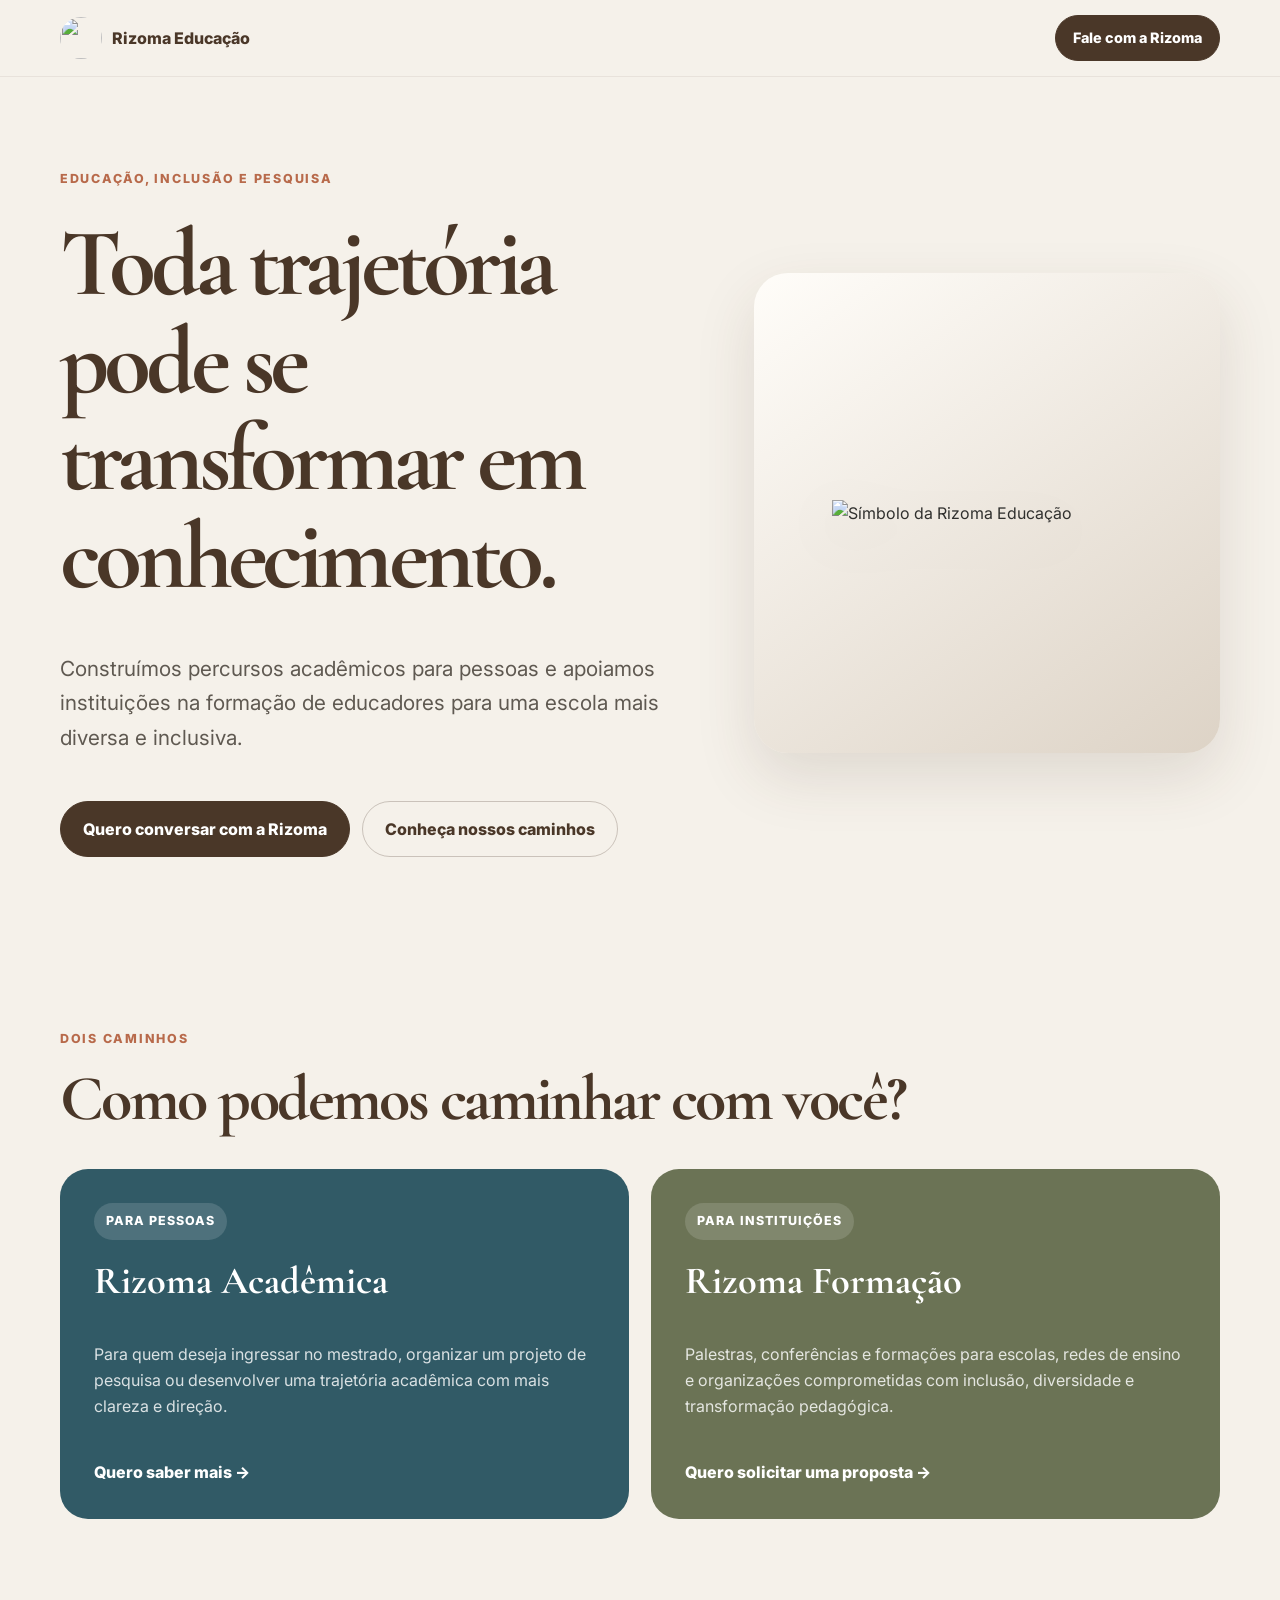
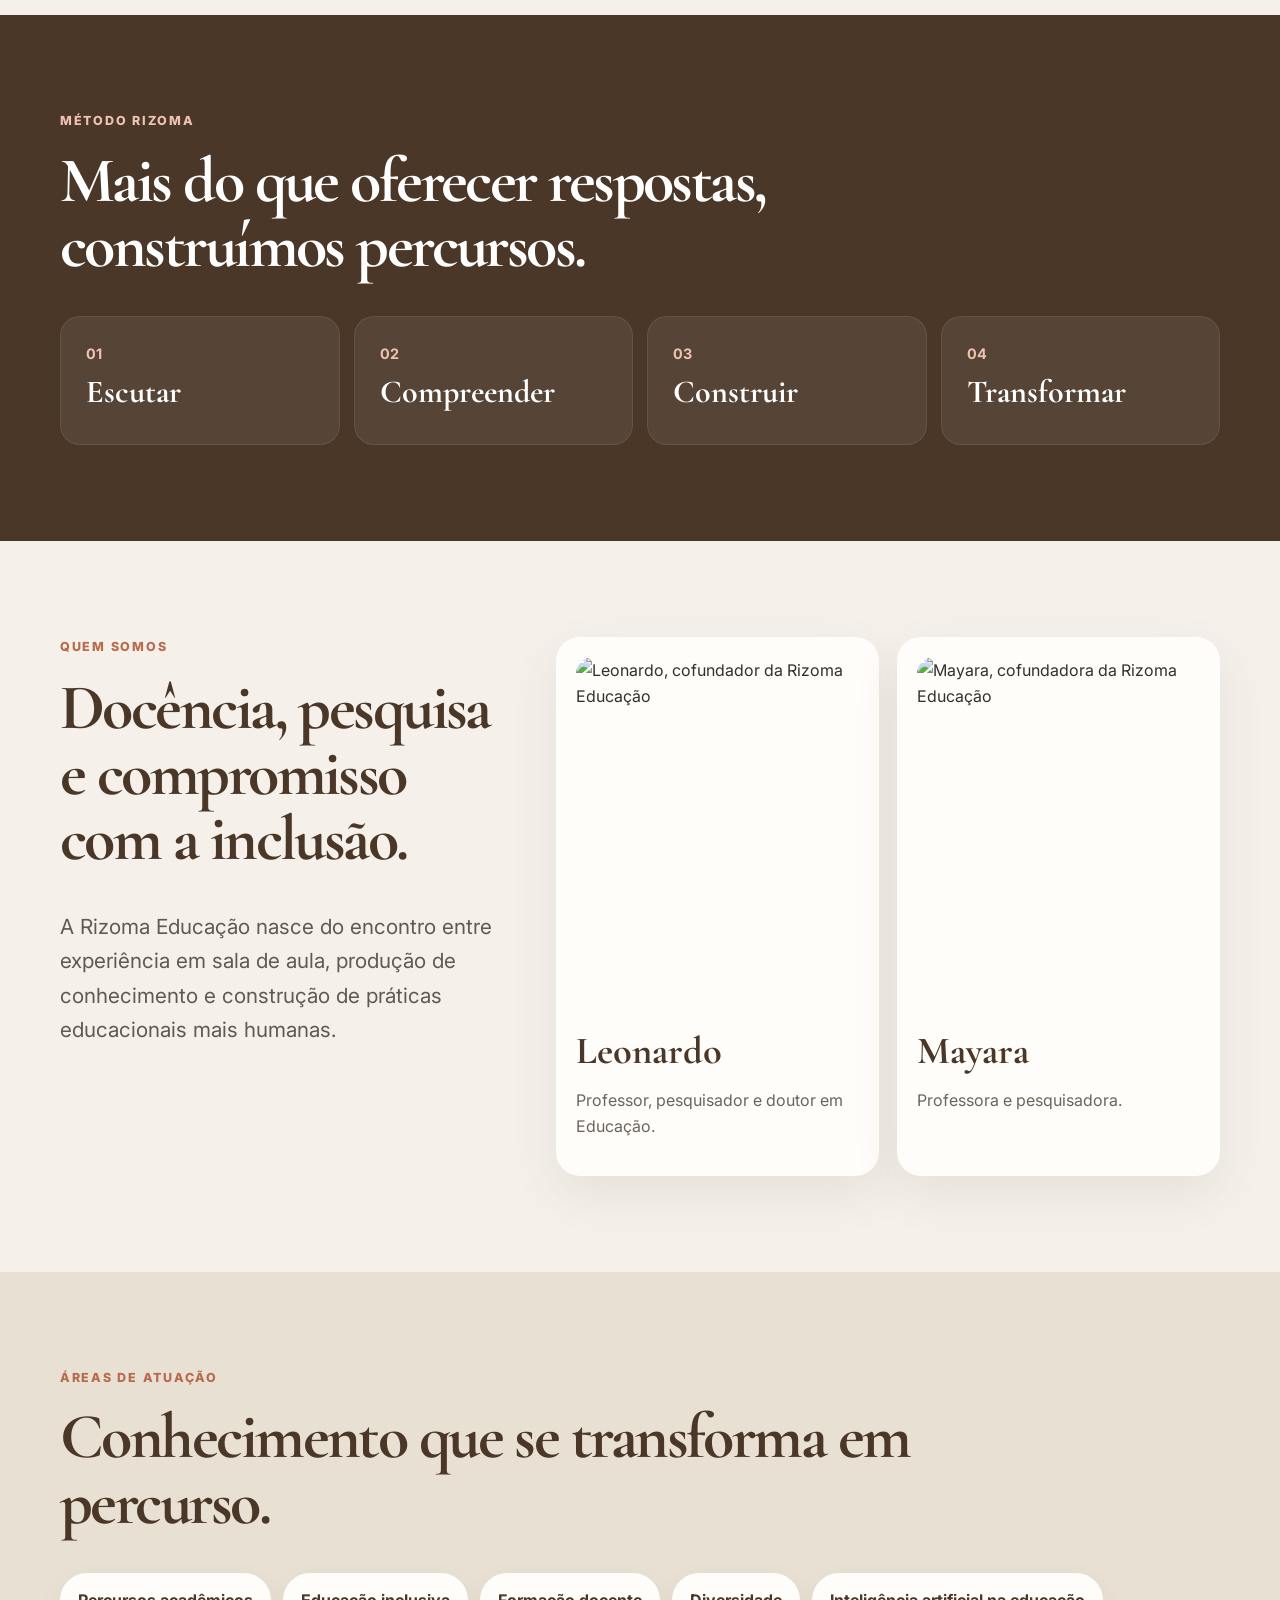
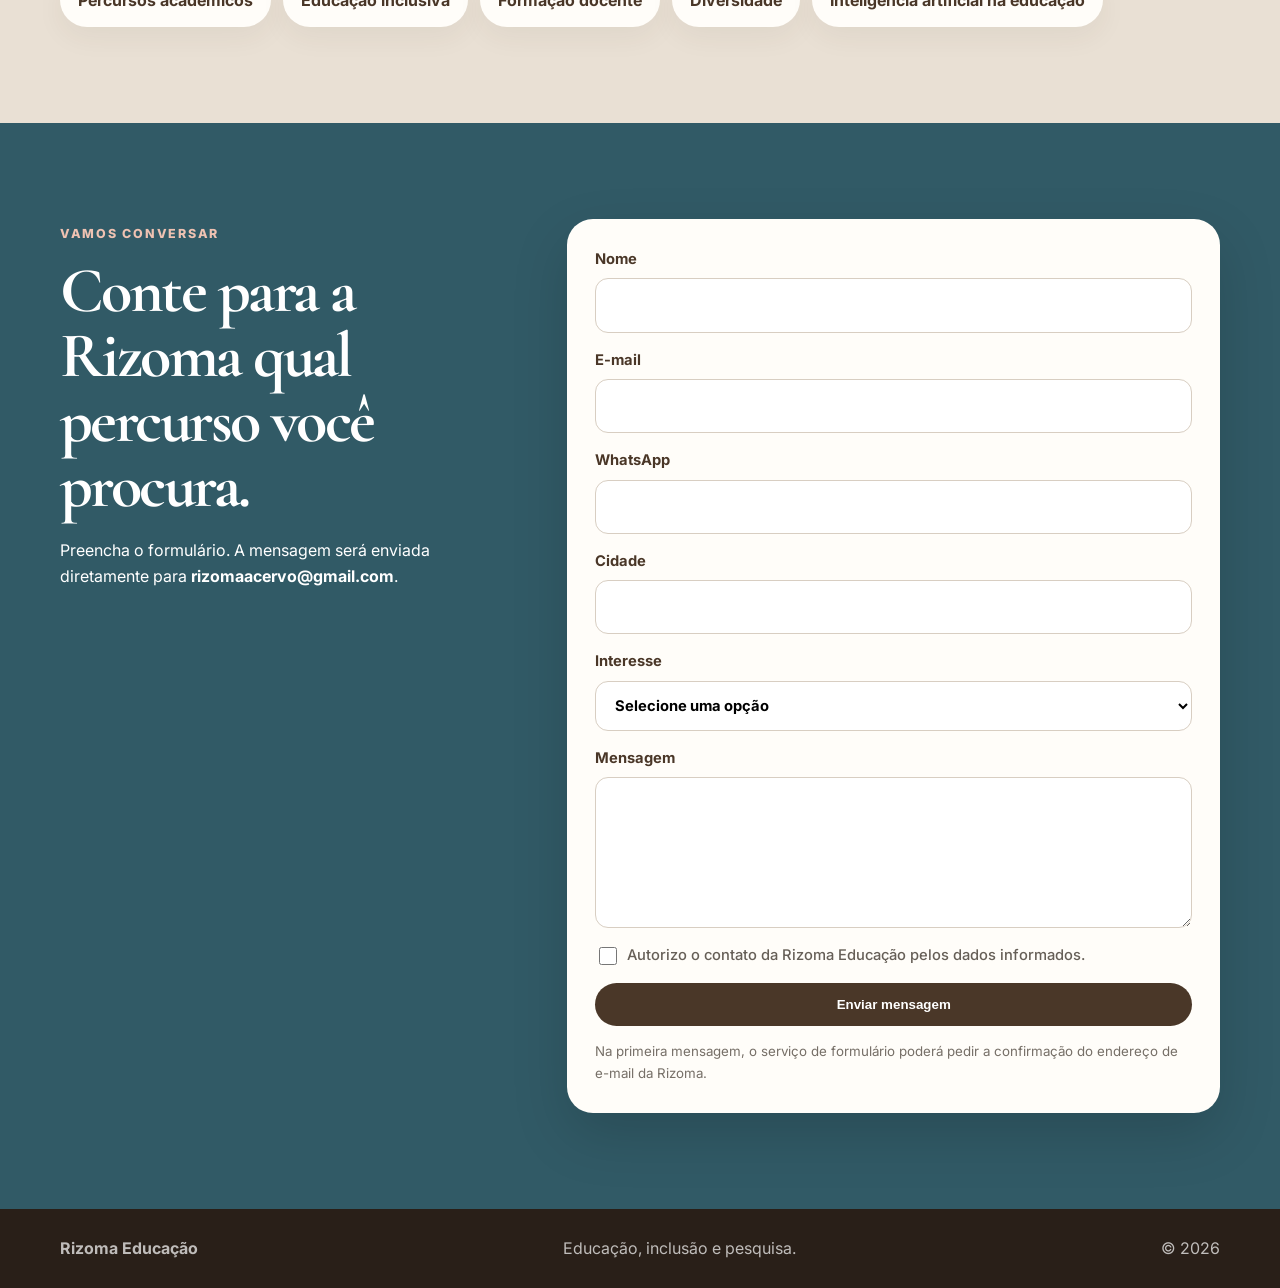
==== index.html @ 91121969 "Add files via upload" ====
<!doctype html>
<html lang="pt-BR">
<head>
  <meta charset="utf-8">
  <meta name="viewport" content="width=device-width, initial-scale=1">
  <title>Rizoma Educação</title>
  <meta name="description" content="Percursos acadêmicos, formação docente, inclusão e diversidade. Fale com a Rizoma Educação.">
  <meta name="theme-color" content="#315A66">
  <link rel="preconnect" href="https://fonts.googleapis.com">
  <link rel="preconnect" href="https://fonts.gstatic.com" crossorigin>
  <link href="https://fonts.googleapis.com/css2?family=Cormorant+Garamond:wght@500;600;700&family=Inter:wght@400;500;600;700;800&display=swap" rel="stylesheet">
  <link rel="stylesheet" href="style.css">
</head>
<body>
  <header class="topbar">
    <div class="container nav">
      <a class="brand" href="#inicio" aria-label="Rizoma Educação">
        <img src="assets/logo-rizoma.webp" alt="">
        <span>Rizoma Educação</span>
      </a>
      <a class="btn btn-small" href="#contato">Fale com a Rizoma</a>
    </div>
  </header>

  <main>
    <section class="hero" id="inicio">
      <div class="container hero-grid">
        <div class="hero-copy">
          <span class="eyebrow">Educação, inclusão e pesquisa</span>
          <h1>Toda trajetória pode se transformar em conhecimento.</h1>
          <p class="lead">
            Construímos percursos acadêmicos para pessoas e apoiamos instituições
            na formação de educadores para uma escola mais diversa e inclusiva.
          </p>
          <div class="hero-actions">
            <a class="btn" href="#contato">Quero conversar com a Rizoma</a>
            <a class="btn btn-ghost" href="#caminhos">Conheça nossos caminhos</a>
          </div>
        </div>

        <div class="hero-logo">
          <img src="assets/logo-rizoma.webp" alt="Símbolo da Rizoma Educação">
        </div>
      </div>
    </section>

    <section class="section" id="caminhos">
      <div class="container">
        <div class="section-head">
          <span class="eyebrow">Dois caminhos</span>
          <h2>Como podemos caminhar com você?</h2>
        </div>

        <div class="paths">
          <article class="path path-blue">
            <span class="tag">Para pessoas</span>
            <h3>Rizoma Acadêmica</h3>
            <p>
              Para quem deseja ingressar no mestrado, organizar um projeto de pesquisa
              ou desenvolver uma trajetória acadêmica com mais clareza e direção.
            </p>
            <a href="#contato">Quero saber mais →</a>
          </article>

          <article class="path path-green">
            <span class="tag">Para instituições</span>
            <h3>Rizoma Formação</h3>
            <p>
              Palestras, conferências e formações para escolas, redes de ensino e
              organizações comprometidas com inclusão, diversidade e transformação pedagógica.
            </p>
            <a href="#contato">Quero solicitar uma proposta →</a>
          </article>
        </div>
      </div>
    </section>

    <section class="section method">
      <div class="container">
        <div class="section-head light">
          <span class="eyebrow eyebrow-light">Método Rizoma</span>
          <h2>Mais do que oferecer respostas, construímos percursos.</h2>
        </div>

        <div class="steps">
          <div><strong>01</strong><span>Escutar</span></div>
          <div><strong>02</strong><span>Compreender</span></div>
          <div><strong>03</strong><span>Construir</span></div>
          <div><strong>04</strong><span>Transformar</span></div>
        </div>
      </div>
    </section>

    <section class="section about">
      <div class="container about-grid">
        <div class="about-copy">
          <span class="eyebrow">Quem somos</span>
          <h2>Docência, pesquisa e compromisso com a inclusão.</h2>
          <p class="lead">
            A Rizoma Educação nasce do encontro entre experiência em sala de aula,
            produção de conhecimento e construção de práticas educacionais mais humanas.
          </p>
        </div>

        <div class="people">
          <article class="person">
            <img src="assets/leonardo.webp" alt="Leonardo, cofundador da Rizoma Educação">
            <h3>Leonardo</h3>
            <p>Professor, pesquisador e doutor em Educação.</p>
          </article>
          <article class="person">
            <img src="assets/mayara.webp" alt="Mayara, cofundadora da Rizoma Educação">
            <h3>Mayara</h3>
            <p>Professora e pesquisadora.</p>
          </article>
        </div>
      </div>
    </section>

    <section class="section areas">
      <div class="container">
        <div class="section-head">
          <span class="eyebrow">Áreas de atuação</span>
          <h2>Conhecimento que se transforma em percurso.</h2>
        </div>

        <div class="chips">
          <span>Percursos acadêmicos</span>
          <span>Educação inclusiva</span>
          <span>Formação docente</span>
          <span>Diversidade</span>
          <span>Inteligência artificial na educação</span>
        </div>
      </div>
    </section>

    <section class="section contact" id="contato">
      <div class="container contact-grid">
        <div>
          <span class="eyebrow eyebrow-light">Vamos conversar</span>
          <h2>Conte para a Rizoma qual percurso você procura.</h2>
          <p>
            Preencha o formulário. A mensagem será enviada diretamente para
            <strong>rizomaacervo@gmail.com</strong>.
          </p>
        </div>

        <form action="https://formsubmit.co/rizomaacervo@gmail.com" method="POST">
          <input type="hidden" name="_subject" value="Novo contato pelo site da Rizoma">
          <input type="hidden" name="_template" value="table">
          <input type="hidden" name="_captcha" value="false">
          <input type="hidden" name="_next" value="obrigado.html">
          <input type="text" name="_honey" style="display:none">

          <label>
            Nome
            <input type="text" name="Nome" autocomplete="name" required>
          </label>

          <label>
            E-mail
            <input type="email" name="Email" autocomplete="email" required>
          </label>

          <label>
            WhatsApp
            <input type="tel" name="WhatsApp" autocomplete="tel">
          </label>

          <label>
            Cidade
            <input type="text" name="Cidade" autocomplete="address-level2">
          </label>

          <label>
            Interesse
            <select name="Interesse" required>
              <option value="">Selecione uma opção</option>
              <option>Rizoma Acadêmica</option>
              <option>Rizoma Formação</option>
              <option>Palestras e eventos</option>
              <option>Outro</option>
            </select>
          </label>

          <label>
            Mensagem
            <textarea name="Mensagem" rows="5" required></textarea>
          </label>

          <label class="consent">
            <input type="checkbox" required>
            <span>Autorizo o contato da Rizoma Educação pelos dados informados.</span>
          </label>

          <button class="btn btn-submit" type="submit">Enviar mensagem</button>
          <small>
            Na primeira mensagem, o serviço de formulário poderá pedir a confirmação
            do endereço de e-mail da Rizoma.
          </small>
        </form>
      </div>
    </section>
  </main>

  <footer>
    <div class="container footer-row">
      <strong>Rizoma Educação</strong>
      <span>Educação, inclusão e pesquisa.</span>
      <span>© <span id="year"></span></span>
    </div>
  </footer>

  <script>
    document.getElementById("year").textContent = new Date().getFullYear();
  </script>
</body>
</html>
---- style.css ----
:root{
  --off:#F5F1EA;
  --white:#FFFDF9;
  --brown:#4A3728;
  --terracotta:#B86A4B;
  --olive:#6B7355;
  --blue:#315A66;
  --charcoal:#30302E;
  --sand:#E9E0D4;
  --max:1160px;
}
*{box-sizing:border-box}
html{scroll-behavior:smooth}
body{
  margin:0;
  font-family:"Inter",system-ui,sans-serif;
  color:var(--charcoal);
  background:var(--off);
  line-height:1.65;
}
img{display:block;max-width:100%}
a{text-decoration:none;color:inherit}
.container{width:min(calc(100% - 32px),var(--max));margin:auto}
.topbar{
  position:sticky;top:0;z-index:20;
  background:rgba(245,241,234,.94);
  backdrop-filter:blur(14px);
  border-bottom:1px solid rgba(74,55,40,.08);
}
.nav{min-height:76px;display:flex;align-items:center;justify-content:space-between;gap:16px}
.brand{display:flex;align-items:center;gap:10px;font-weight:800;color:var(--brown)}
.brand img{width:42px;height:42px;border-radius:50%;object-fit:cover}
.btn{
  display:inline-flex;justify-content:center;align-items:center;
  border-radius:999px;padding:14px 22px;
  background:var(--brown);color:white;font-weight:800;
  border:1px solid var(--brown);transition:.2s;
}
.btn:hover{transform:translateY(-2px);background:#35271d}
.btn-small{padding:10px 17px;font-size:.9rem}
.btn-ghost{background:transparent;color:var(--brown);border-color:rgba(74,55,40,.25)}
.btn-ghost:hover{background:var(--white);color:var(--brown)}
.hero{padding:92px 0 76px}
.hero-grid{display:grid;grid-template-columns:1.15fr .85fr;gap:64px;align-items:center}
.eyebrow{
  display:inline-block;color:var(--terracotta);
  text-transform:uppercase;letter-spacing:.14em;
  font-size:.78rem;font-weight:800
}
.eyebrow-light{color:#efc2b2}
h1,h2,h3{
  font-family:"Cormorant Garamond",serif;
  color:var(--brown);line-height:1.02;margin:0
}
h1{font-size:clamp(3.2rem,7.5vw,6.7rem);letter-spacing:-.05em}
h2{font-size:clamp(2.4rem,5vw,4.5rem);letter-spacing:-.04em}
h3{font-size:clamp(1.7rem,3vw,2.5rem)}
.lead{font-size:clamp(1.08rem,2vw,1.3rem);color:#5f5951}
.hero-copy{display:grid;gap:25px}
.hero-actions{display:flex;gap:12px;flex-wrap:wrap}
.hero-logo{
  min-height:480px;border-radius:34px;
  display:grid;place-items:center;padding:48px;
  background:linear-gradient(145deg,#fffdf9,#ddd3c6);
  box-shadow:0 24px 60px rgba(74,55,40,.13)
}
.hero-logo img{width:min(84%,390px);filter:drop-shadow(0 16px 28px rgba(0,0,0,.12))}
.section{padding:96px 0}
.section-head{max-width:850px;display:grid;gap:16px;margin-bottom:38px}
.paths{display:grid;grid-template-columns:1fr 1fr;gap:22px}
.path{min-height:350px;padding:34px;border-radius:28px;color:white;display:flex;flex-direction:column;justify-content:space-between}
.path h3{color:white}
.path p{color:rgba(255,255,255,.82)}
.path a{font-weight:800}
.path-blue{background:var(--blue)}
.path-green{background:var(--olive)}
.tag{width:max-content;padding:8px 12px;border-radius:999px;background:rgba(255,255,255,.14);font-size:.78rem;font-weight:800;text-transform:uppercase;letter-spacing:.08em}
.method{background:var(--brown);color:white}
.method h2{color:white}
.light{color:white}
.steps{display:grid;grid-template-columns:repeat(4,1fr);gap:14px}
.steps div{padding:25px;border-radius:20px;background:rgba(255,255,255,.07);border:1px solid rgba(255,255,255,.08)}
.steps strong{display:block;color:#efc2b2;font-size:.9rem}
.steps span{font-family:"Cormorant Garamond",serif;font-size:2rem;font-weight:700}
.about-grid{display:grid;grid-template-columns:.8fr 1.2fr;gap:54px;align-items:start}
.about-copy{display:grid;gap:18px}
.people{display:grid;grid-template-columns:1fr 1fr;gap:18px}
.person{background:var(--white);padding:20px;border-radius:24px;box-shadow:0 18px 48px rgba(74,55,40,.09)}
.person img{width:100%;height:360px;object-fit:cover;object-position:center 25%;border-radius:17px;margin-bottom:15px}
.person p{color:#6b645c}
.areas{background:var(--sand)}
.chips{display:flex;flex-wrap:wrap;gap:12px}
.chips span{background:var(--white);padding:14px 18px;border-radius:999px;font-weight:700;color:var(--brown);box-shadow:0 10px 28px rgba(74,55,40,.06)}
.contact{background:var(--blue);color:white}
.contact h2{color:white;margin:12px 0 18px}
.contact-grid{display:grid;grid-template-columns:.82fr 1.18fr;gap:54px;align-items:start}
form{background:var(--white);color:var(--charcoal);padding:28px;border-radius:26px;display:grid;gap:15px;box-shadow:0 22px 56px rgba(0,0,0,.15)}
label{display:grid;gap:7px;color:var(--brown);font-weight:700;font-size:.92rem}
input,select,textarea{width:100%;padding:14px 15px;border:1px solid #d8cec2;border-radius:13px;background:#fff;outline:none;font:inherit}
input:focus,select:focus,textarea:focus{border-color:var(--terracotta);box-shadow:0 0 0 4px rgba(184,106,75,.12)}
textarea{resize:vertical}
.consent{grid-template-columns:auto 1fr;align-items:start;font-weight:500;color:#665f57}
.consent input{width:18px;height:18px;margin-top:4px}
.btn-submit{width:100%;border:0;cursor:pointer}
form small{color:#766f67}
footer{background:#291f18;color:rgba(255,255,255,.7);padding:26px 0}
.footer-row{display:flex;justify-content:space-between;gap:16px;flex-wrap:wrap}
@media(max-width:900px){
  .hero-grid,.about-grid,.contact-grid{grid-template-columns:1fr}
  .paths{grid-template-columns:1fr}
  .steps{grid-template-columns:1fr 1fr}
  .hero-logo{min-height:380px}
}
@media(max-width:620px){
  .container{width:min(calc(100% - 22px),var(--max))}
  .section{padding:72px 0}
  .hero{padding:62px 0}
  .hero-actions .btn{width:100%}
  .people,.steps{grid-template-columns:1fr}
  .person img{height:420px}
  .brand span{font-size:.92rem}
  .btn-small{font-size:.78rem;padding:9px 12px}
}
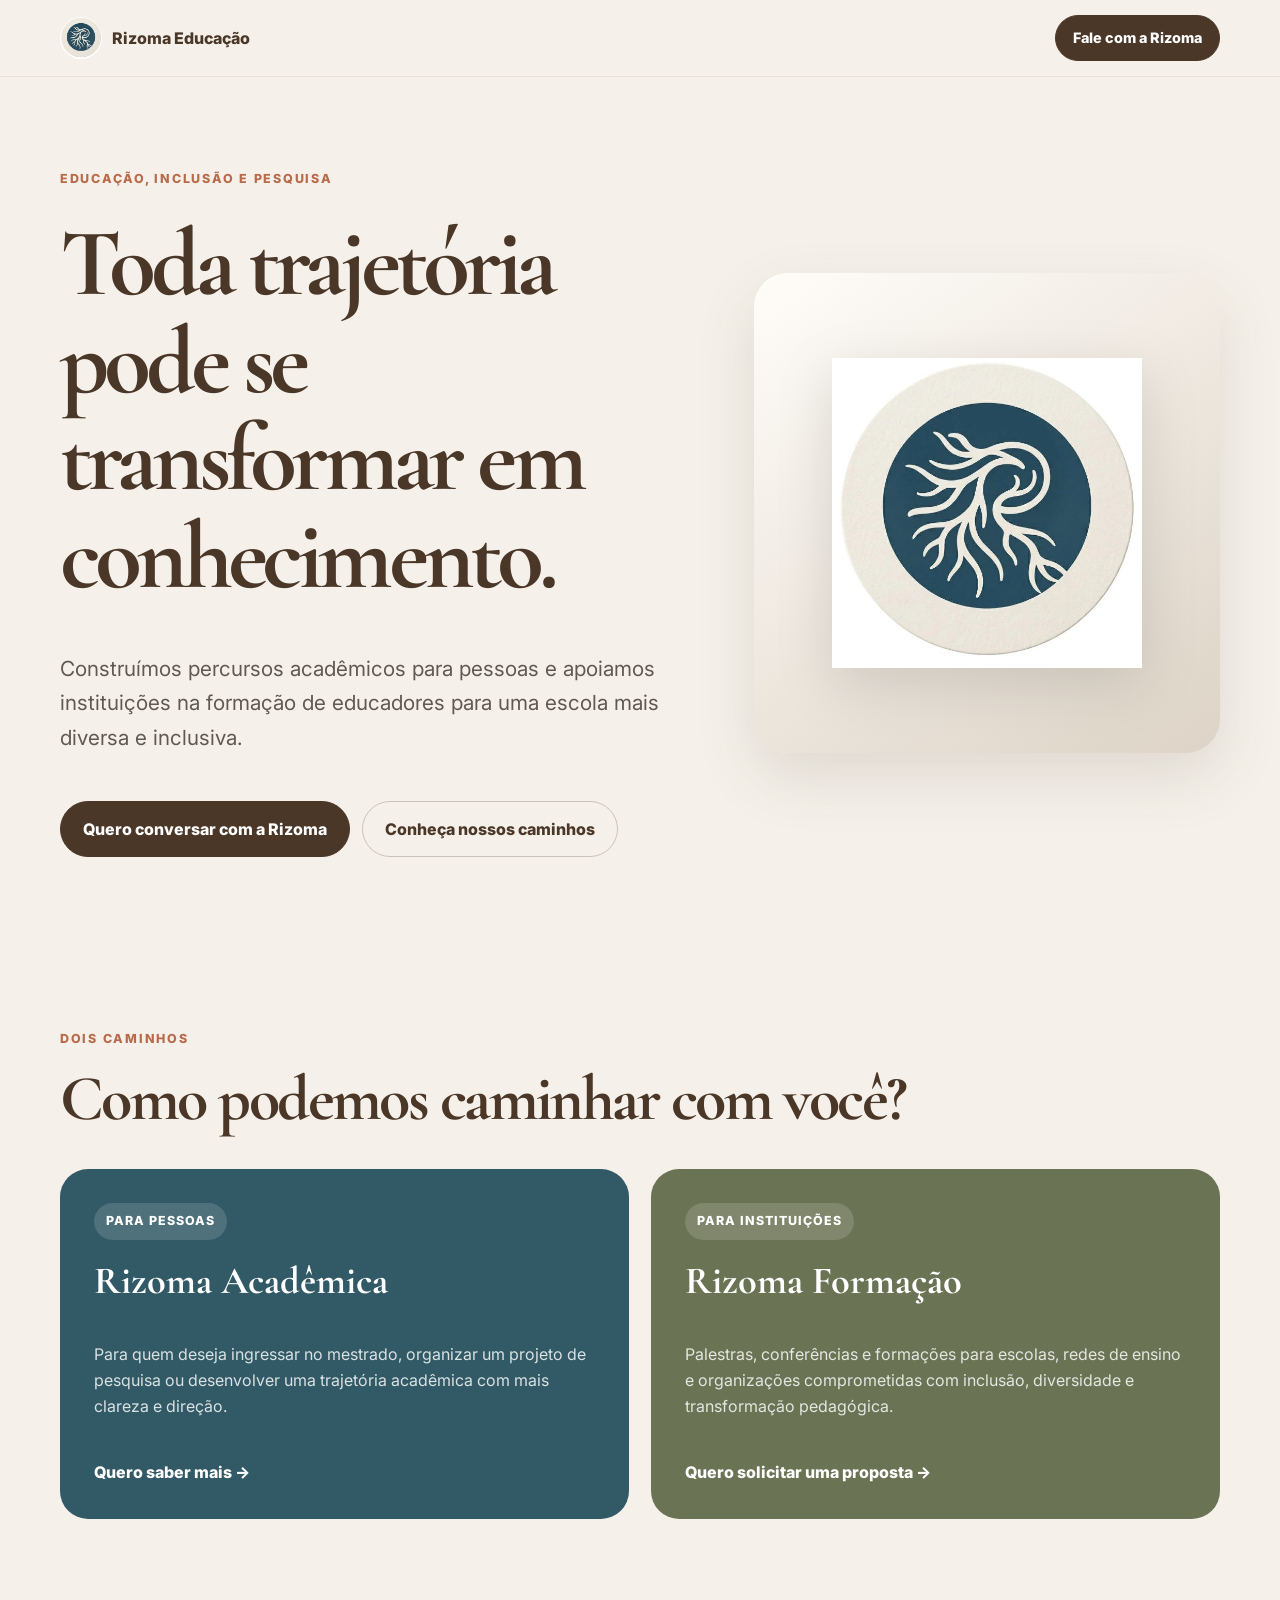
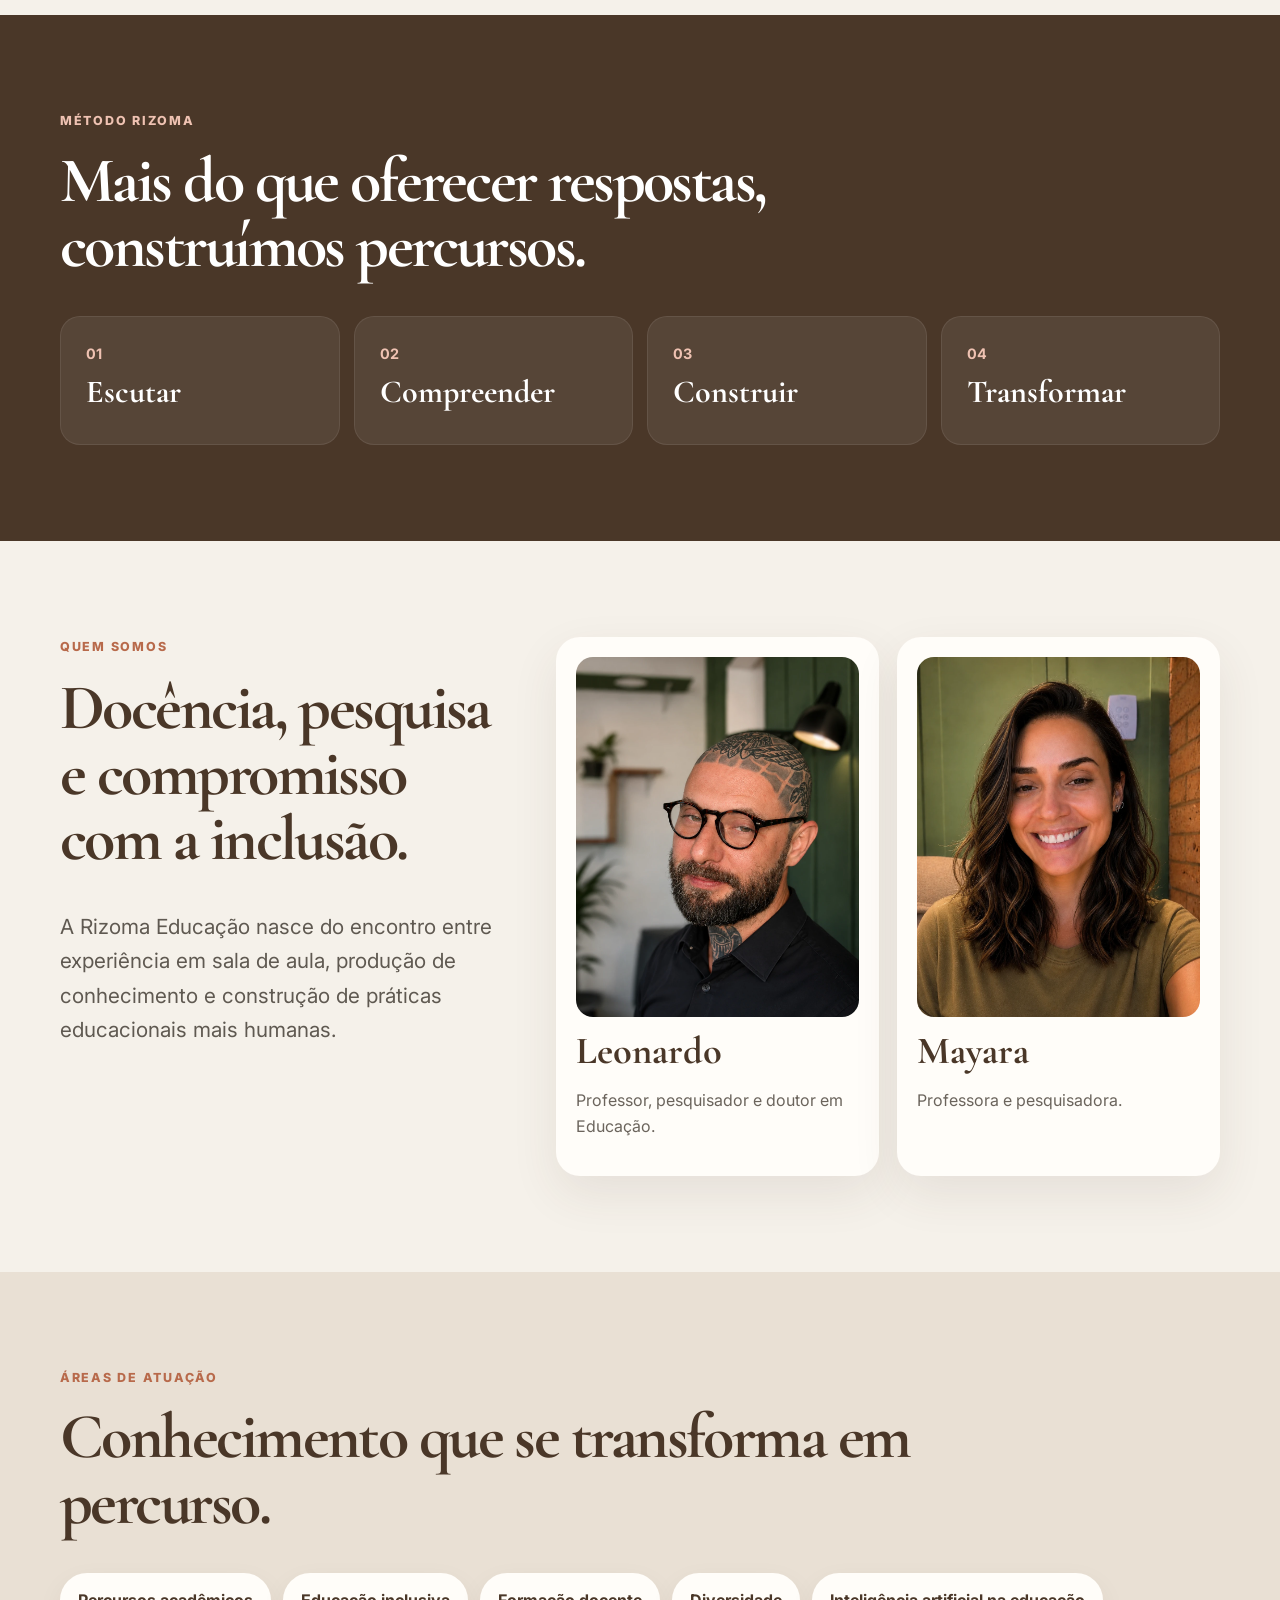
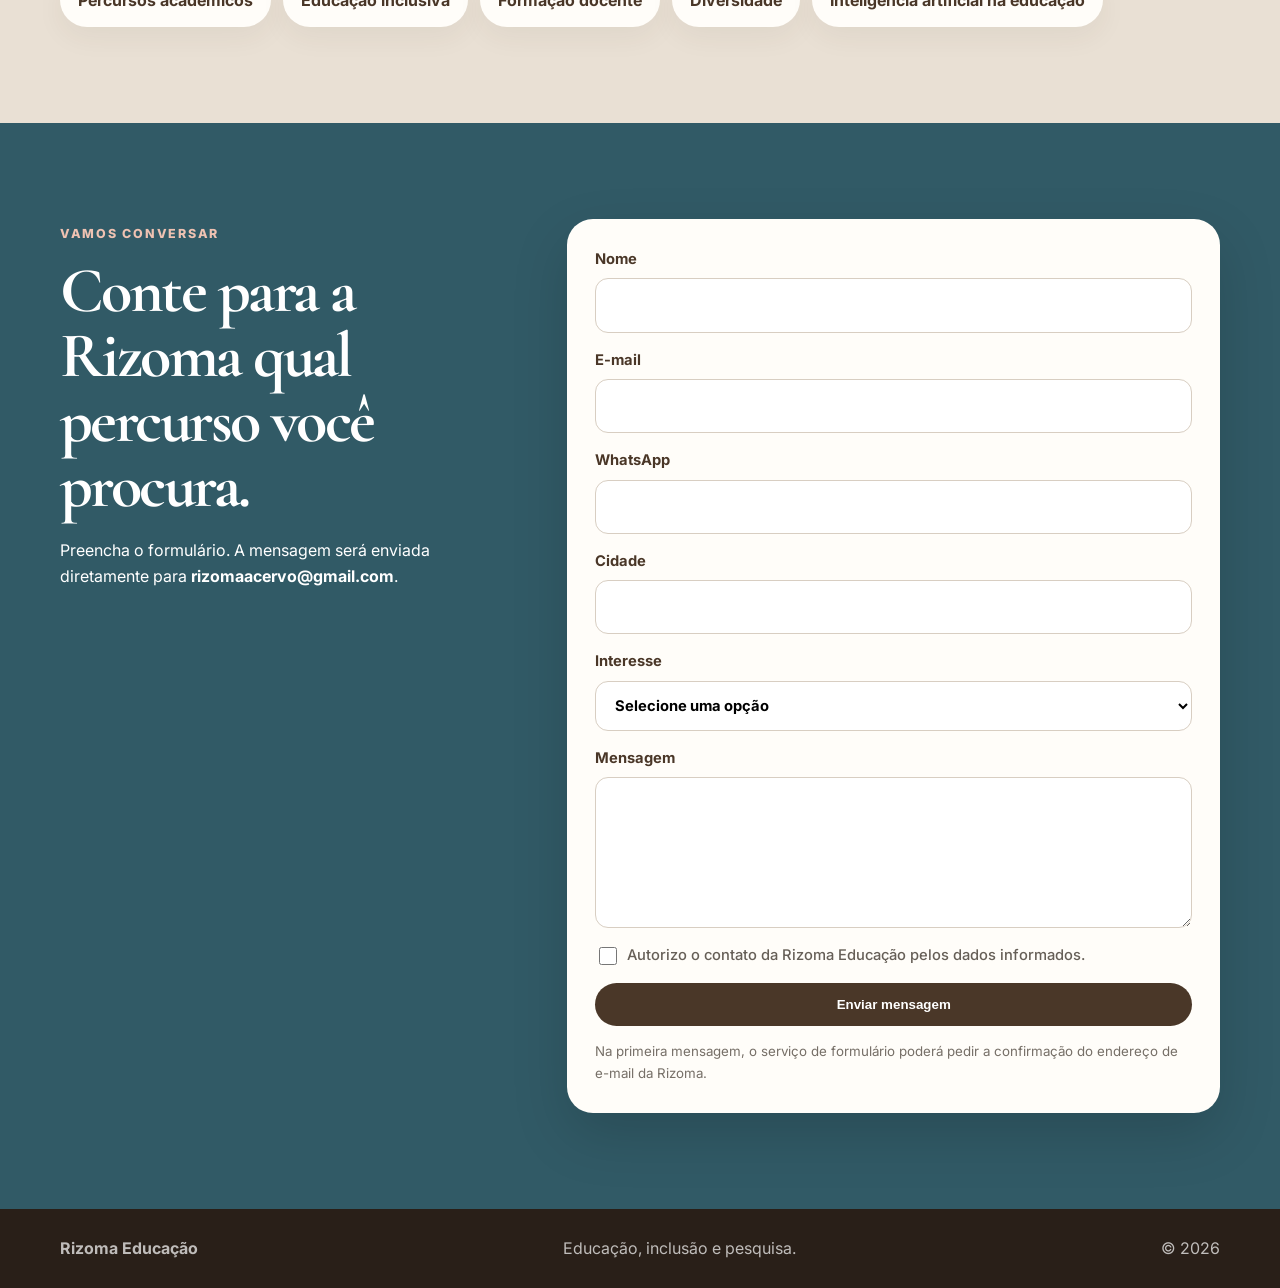
==== commit f8893fb6: "Update image paths in index.html" ====
--- a/index.html
+++ b/index.html
@@ -15,7 +15,7 @@
   <header class="topbar">
     <div class="container nav">
       <a class="brand" href="#inicio" aria-label="Rizoma Educação">
-        <img src="assets/logo-rizoma.webp" alt="">
+        <img src="logo-rizoma.webp" alt="">
         <span>Rizoma Educação</span>
       </a>
       <a class="btn btn-small" href="#contato">Fale com a Rizoma</a>
@@ -39,7 +39,7 @@
         </div>
 
         <div class="hero-logo">
-          <img src="assets/logo-rizoma.webp" alt="Símbolo da Rizoma Educação">
+          <img src="logo-rizoma.webp" alt="Símbolo da Rizoma Educação">
         </div>
       </div>
     </section>
@@ -104,12 +104,12 @@
 
         <div class="people">
           <article class="person">
-            <img src="assets/leonardo.webp" alt="Leonardo, cofundador da Rizoma Educação">
+            <img src="leonardo.webp" alt="Leonardo, cofundador da Rizoma Educação">
             <h3>Leonardo</h3>
             <p>Professor, pesquisador e doutor em Educação.</p>
           </article>
           <article class="person">
-            <img src="assets/mayara.webp" alt="Mayara, cofundadora da Rizoma Educação">
+            <img src="mayara.webp" alt="Mayara, cofundadora da Rizoma Educação">
             <h3>Mayara</h3>
             <p>Professora e pesquisadora.</p>
           </article>
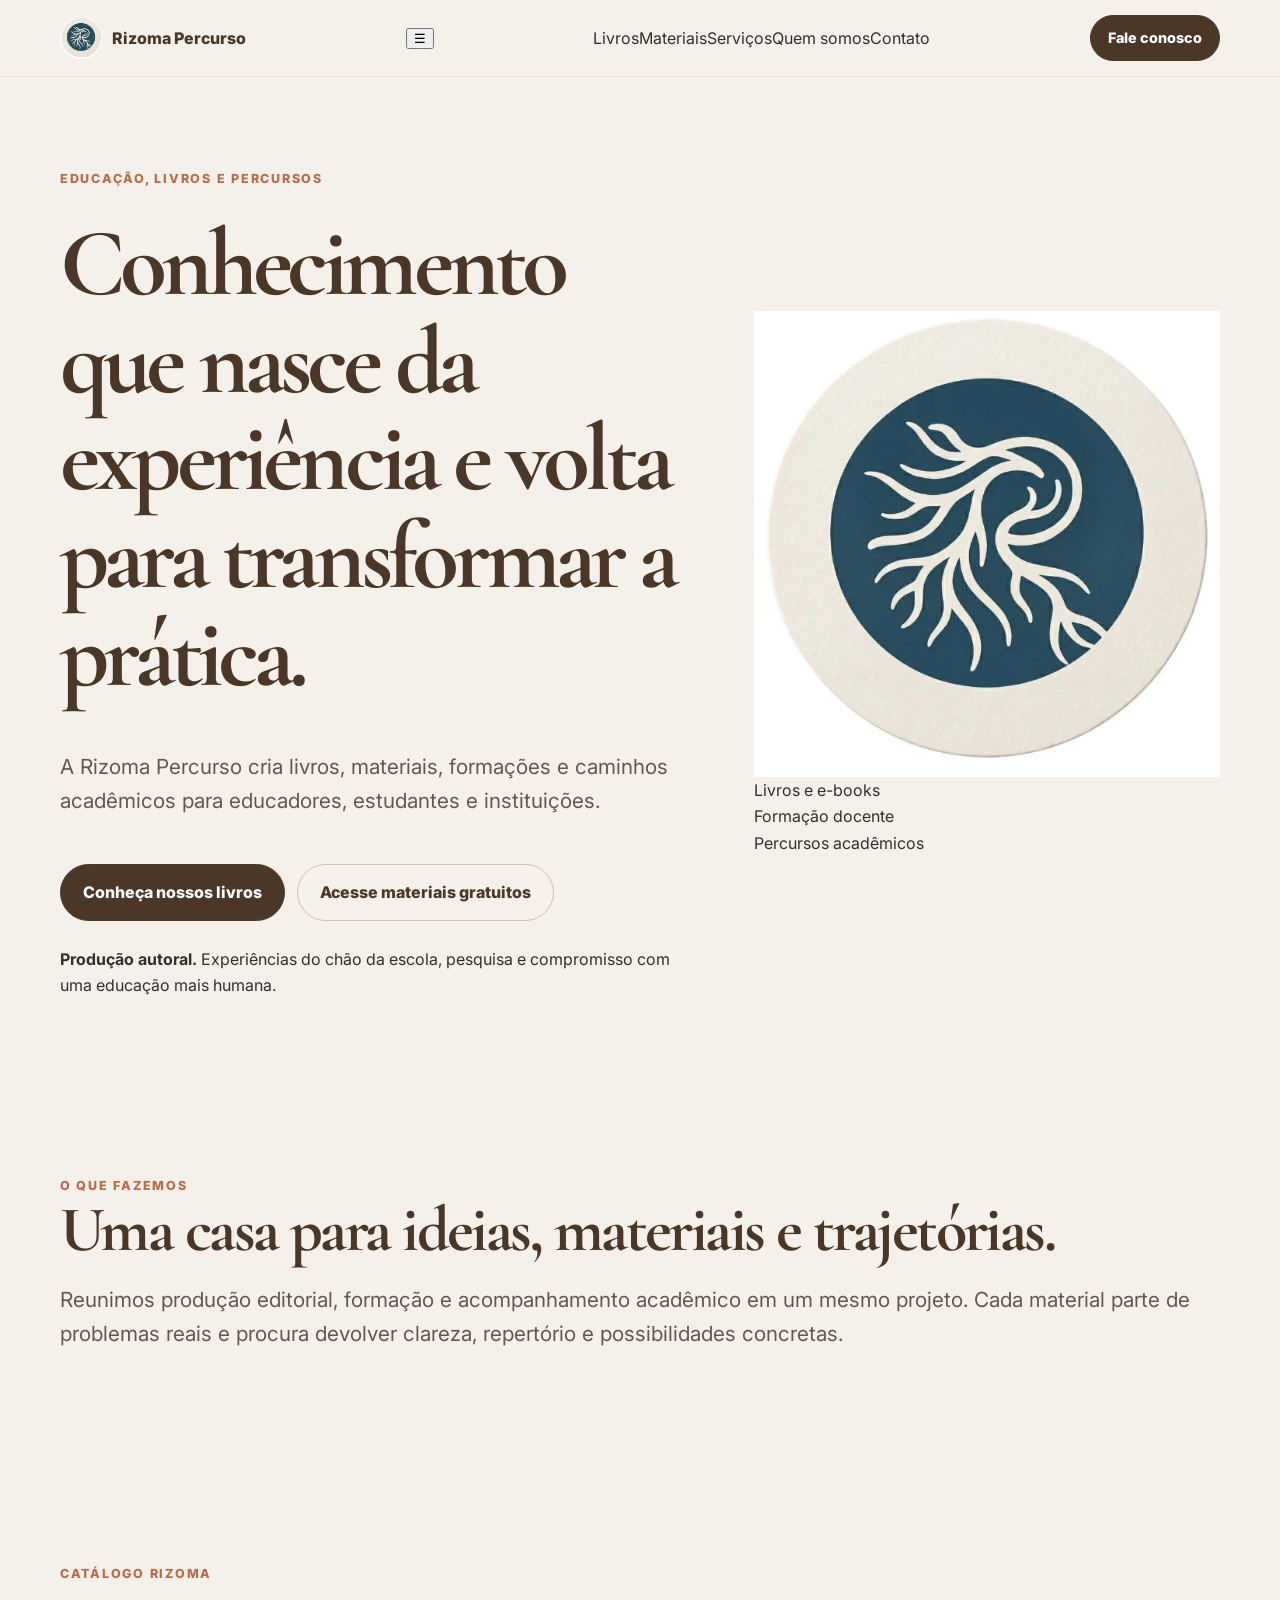
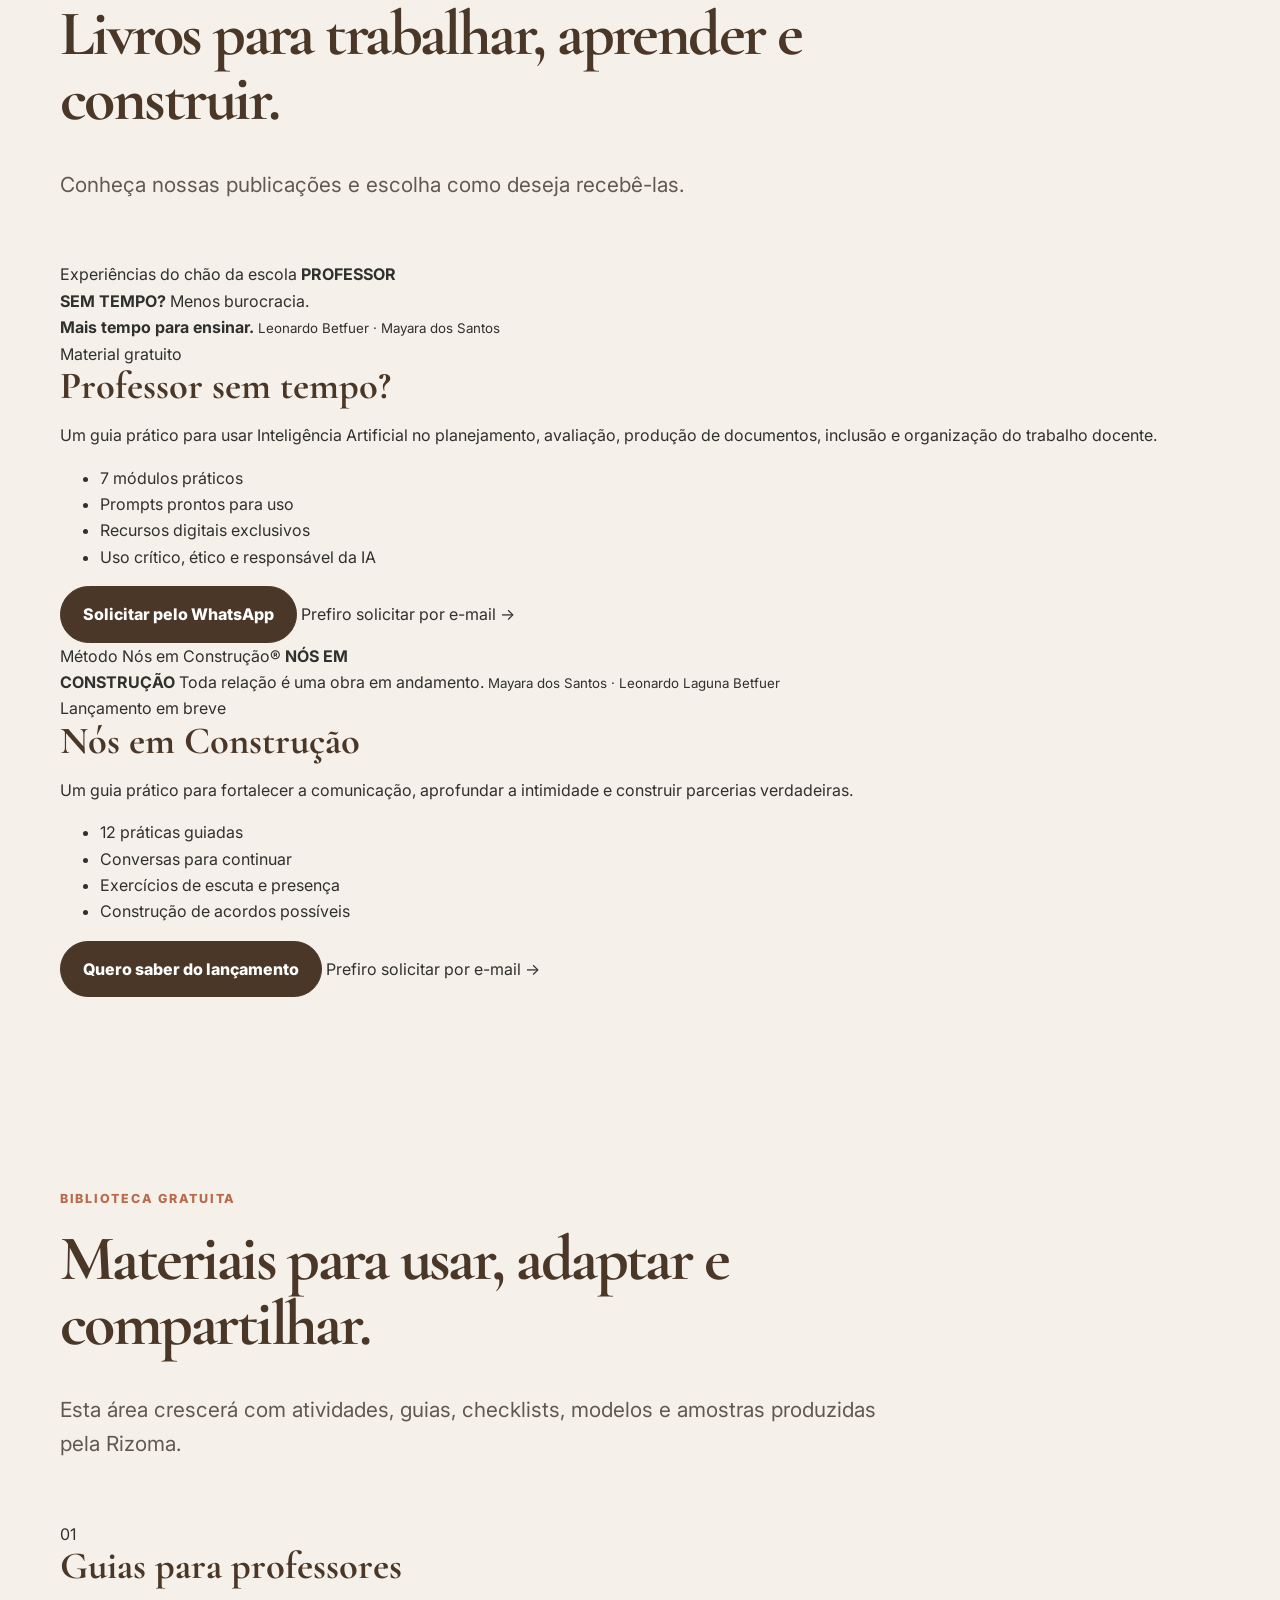
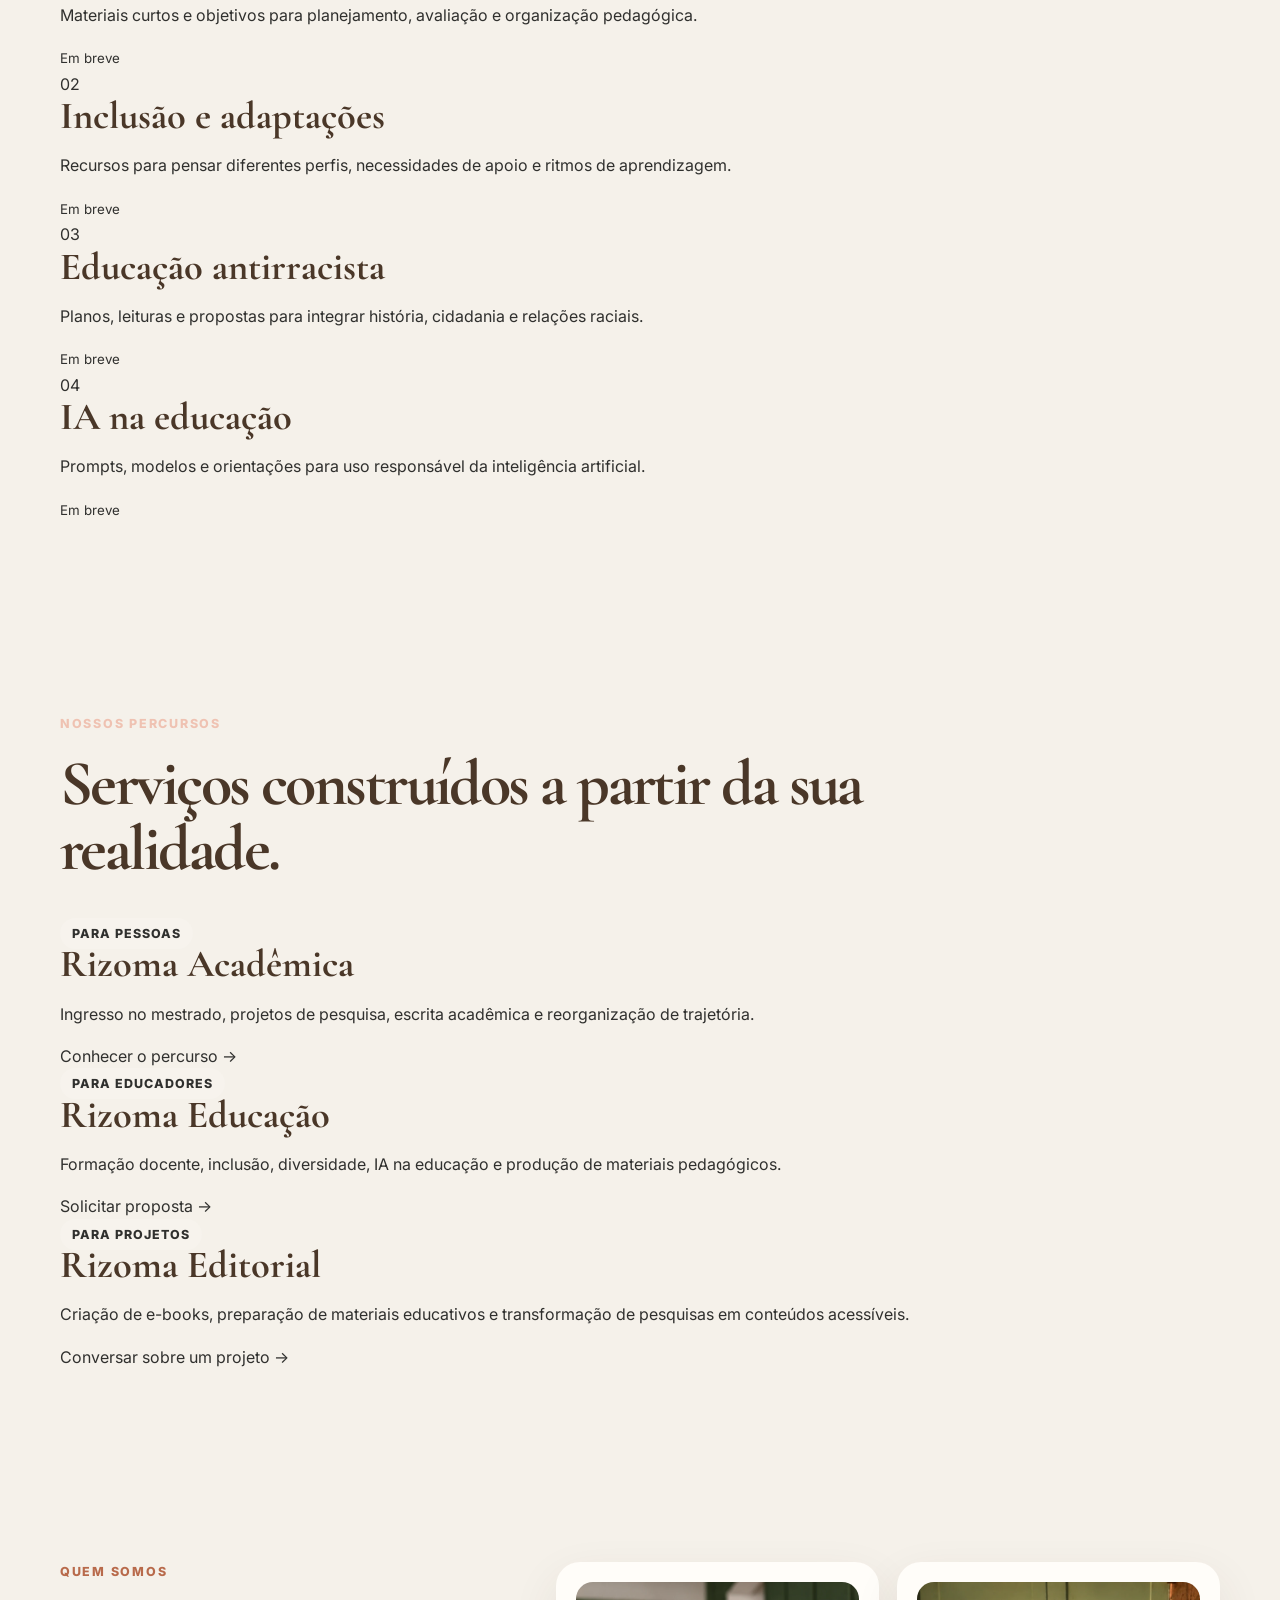
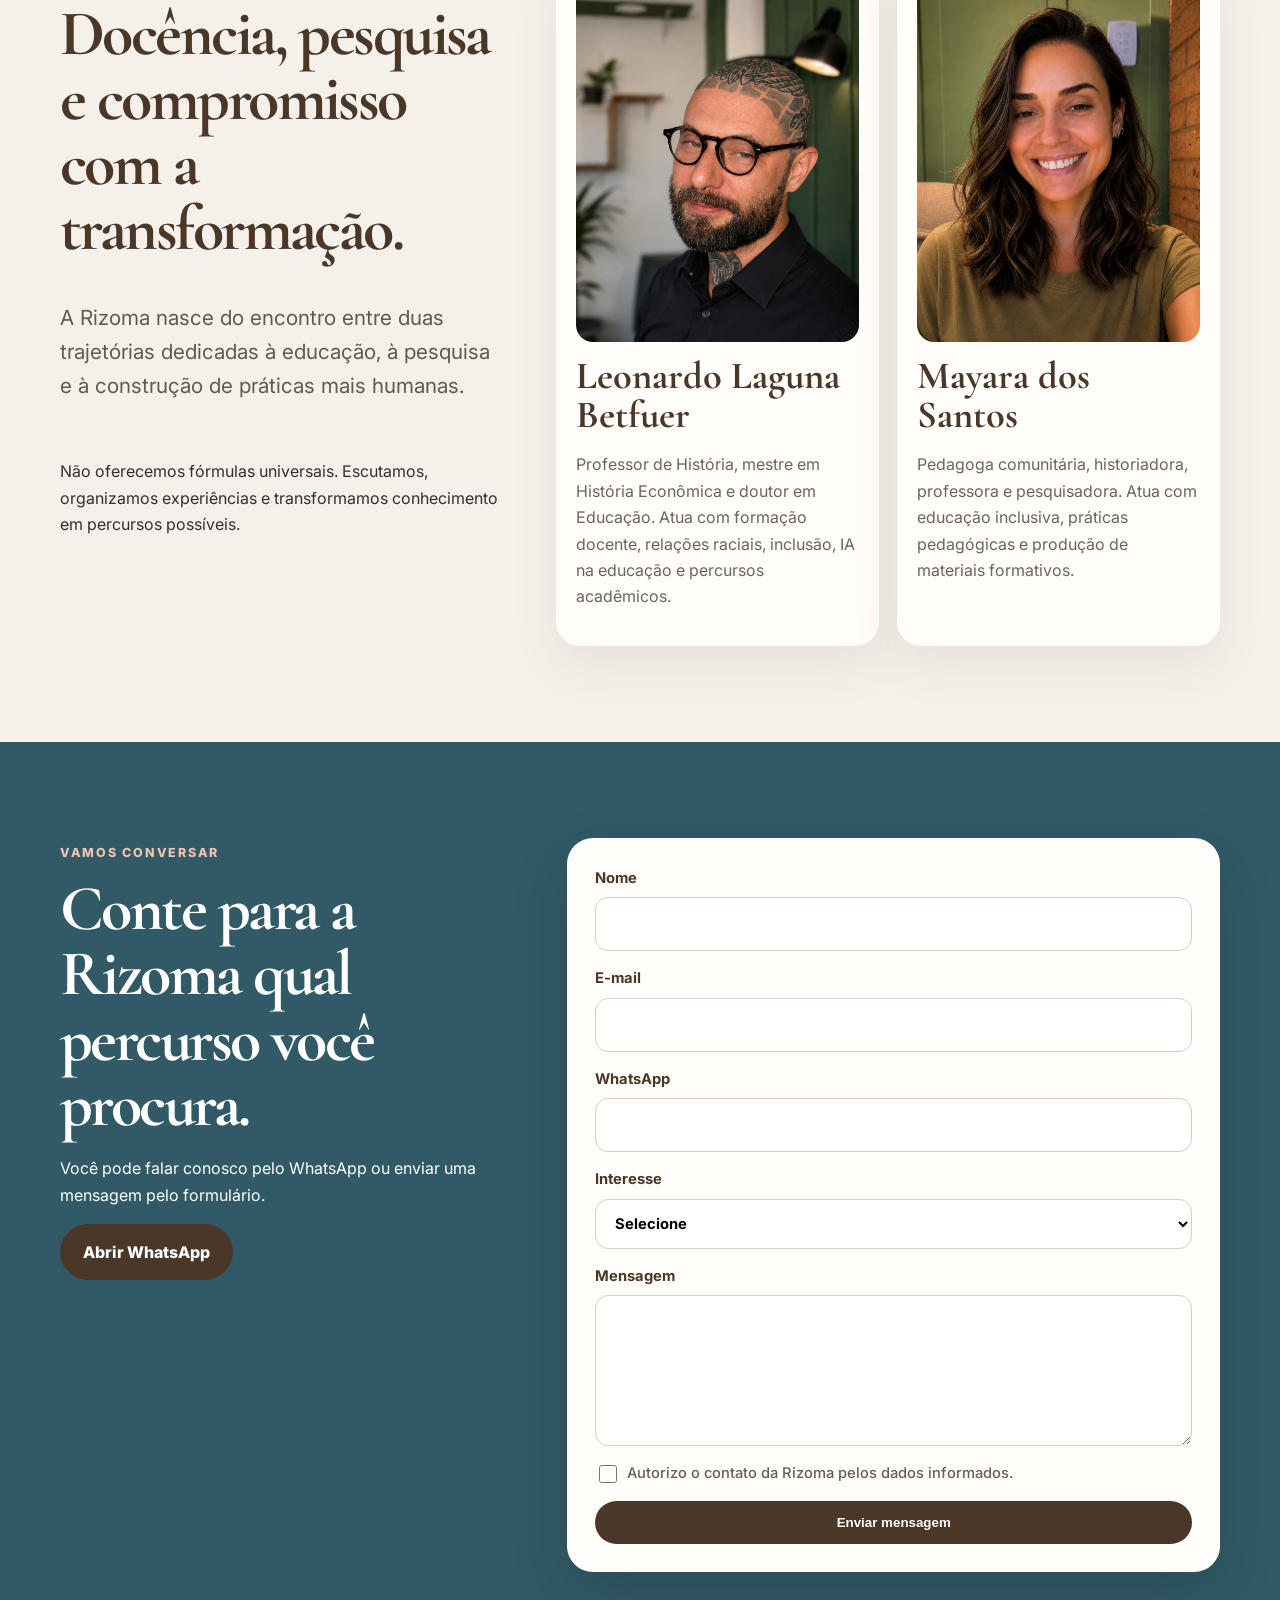
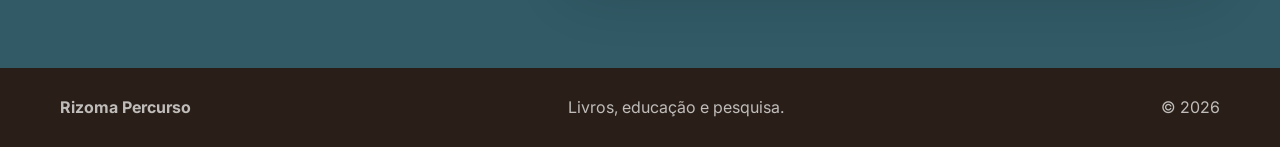
==== commit 30880711: "Update index.html for Rizoma Percurso branding" ====
--- a/index.html
+++ b/index.html
@@ -3,8 +3,8 @@
 <head>
   <meta charset="utf-8">
   <meta name="viewport" content="width=device-width, initial-scale=1">
-  <title>Rizoma Educação</title>
-  <meta name="description" content="Percursos acadêmicos, formação docente, inclusão e diversidade. Fale com a Rizoma Educação.">
+  <title>Rizoma Percurso | Livros, materiais e formação</title>
+  <meta name="description" content="Livros, materiais gratuitos, percursos acadêmicos e formação docente produzidos a partir do chão da escola.">
   <meta name="theme-color" content="#315A66">
   <link rel="preconnect" href="https://fonts.googleapis.com">
   <link rel="preconnect" href="https://fonts.gstatic.com" crossorigin>
@@ -12,207 +12,147 @@
   <link rel="stylesheet" href="style.css">
 </head>
 <body>
-  <header class="topbar">
-    <div class="container nav">
-      <a class="brand" href="#inicio" aria-label="Rizoma Educação">
-        <img src="logo-rizoma.webp" alt="">
-        <span>Rizoma Educação</span>
-      </a>
-      <a class="btn btn-small" href="#contato">Fale com a Rizoma</a>
+<header class="topbar">
+  <nav class="container nav">
+    <a class="brand" href="#inicio"><img src="logo-rizoma.webp" alt=""><span>Rizoma Percurso</span></a>
+    <button class="menu-btn" aria-label="Abrir menu" onclick="document.querySelector('.navlinks').classList.toggle('open')">☰</button>
+    <div class="navlinks">
+      <a href="#livros">Livros</a><a href="#materiais">Materiais</a><a href="#servicos">Serviços</a><a href="#quem-somos">Quem somos</a><a href="#contato">Contato</a>
     </div>
-  </header>
+    <a class="btn btn-small desktop-cta" href="https://wa.me/5513991052531?text=Ol%C3%A1%21%20Gostaria%20de%20conhecer%20melhor%20a%20Rizoma%20Percurso." target="_blank" rel="noopener">Fale conosco</a>
+  </nav>
+</header>
 
-  <main>
-    <section class="hero" id="inicio">
-      <div class="container hero-grid">
-        <div class="hero-copy">
-          <span class="eyebrow">Educação, inclusão e pesquisa</span>
-          <h1>Toda trajetória pode se transformar em conhecimento.</h1>
-          <p class="lead">
-            Construímos percursos acadêmicos para pessoas e apoiamos instituições
-            na formação de educadores para uma escola mais diversa e inclusiva.
-          </p>
-          <div class="hero-actions">
-            <a class="btn" href="#contato">Quero conversar com a Rizoma</a>
-            <a class="btn btn-ghost" href="#caminhos">Conheça nossos caminhos</a>
+<main>
+<section class="hero" id="inicio">
+  <div class="container hero-grid">
+    <div class="hero-copy">
+      <span class="eyebrow">Educação, livros e percursos</span>
+      <h1>Conhecimento que nasce da experiência e volta para transformar a prática.</h1>
+      <p class="lead">A Rizoma Percurso cria livros, materiais, formações e caminhos acadêmicos para educadores, estudantes e instituições.</p>
+      <div class="hero-actions">
+        <a class="btn" href="#livros">Conheça nossos livros</a>
+        <a class="btn btn-ghost" href="#materiais">Acesse materiais gratuitos</a>
+      </div>
+      <div class="hero-note"><strong>Produção autoral.</strong> Experiências do chão da escola, pesquisa e compromisso com uma educação mais humana.</div>
+    </div>
+    <div class="hero-visual">
+      <div class="logo-orbit"><img src="logo-rizoma.webp" alt="Símbolo da Rizoma Percurso"></div>
+      <div class="floating-card card-one">Livros e e-books</div>
+      <div class="floating-card card-two">Formação docente</div>
+      <div class="floating-card card-three">Percursos acadêmicos</div>
+    </div>
+  </div>
+</section>
+
+<section class="section intro">
+  <div class="container intro-grid">
+    <div><span class="eyebrow">O que fazemos</span><h2>Uma casa para ideias, materiais e trajetórias.</h2></div>
+    <p class="lead">Reunimos produção editorial, formação e acompanhamento acadêmico em um mesmo projeto. Cada material parte de problemas reais e procura devolver clareza, repertório e possibilidades concretas.</p>
+  </div>
+</section>
+
+<section class="section books-section" id="livros">
+  <div class="container">
+    <div class="section-head"><span class="eyebrow">Catálogo Rizoma</span><h2>Livros para trabalhar, aprender e construir.</h2><p class="lead">Conheça nossas publicações e escolha como deseja recebê-las.</p></div>
+    <div class="books-grid">
+      <article class="book-card featured">
+        <div class="book-cover teacher-cover">
+          <span class="cover-kicker">Experiências do chão da escola</span>
+          <strong>PROFESSOR<br>SEM TEMPO?</strong>
+          <span>Menos burocracia.<br><b>Mais tempo para ensinar.</b></span>
+          <small>Leonardo Betfuer · Mayara dos Santos</small>
+        </div>
+        <div class="book-copy">
+          <span class="status free">Material gratuito</span>
+          <h3>Professor sem tempo?</h3>
+          <p>Um guia prático para usar Inteligência Artificial no planejamento, avaliação, produção de documentos, inclusão e organização do trabalho docente.</p>
+          <ul>
+            <li>7 módulos práticos</li><li>Prompts prontos para uso</li><li>Recursos digitais exclusivos</li><li>Uso crítico, ético e responsável da IA</li>
+          </ul>
+          <div class="actions">
+            <a class="btn" target="_blank" rel="noopener" href="https://wa.me/5513991052531?text=Ol%C3%A1%21%20Gostaria%20de%20receber%20gratuitamente%20o%20livro%20Professor%20sem%20tempo%3F">Solicitar pelo WhatsApp</a>
+            <a class="text-link" href="mailto:rizomaacervo@gmail.com?subject=Quero%20receber%20o%20livro%20Professor%20sem%20tempo%3F&body=Ol%C3%A1%21%20Gostaria%20de%20receber%20gratuitamente%20o%20livro%20Professor%20sem%20tempo%3F">Prefiro solicitar por e-mail →</a>
           </div>
         </div>
+      </article>
 
-        <div class="hero-logo">
-          <img src="logo-rizoma.webp" alt="Símbolo da Rizoma Educação">
+      <article class="book-card">
+        <div class="book-cover relation-cover">
+          <span class="cover-kicker">Método Nós em Construção®</span>
+          <strong>NÓS EM<br>CONSTRUÇÃO</strong>
+          <span>Toda relação é uma obra em andamento.</span>
+          <small>Mayara dos Santos · Leonardo Laguna Betfuer</small>
         </div>
-      </div>
-    </section>
+        <div class="book-copy">
+          <span class="status soon">Lançamento em breve</span>
+          <h3>Nós em Construção</h3>
+          <p>Um guia prático para fortalecer a comunicação, aprofundar a intimidade e construir parcerias verdadeiras.</p>
+          <ul>
+            <li>12 práticas guiadas</li><li>Conversas para continuar</li><li>Exercícios de escuta e presença</li><li>Construção de acordos possíveis</li>
+          </ul>
+          <div class="actions">
+            <a class="btn" target="_blank" rel="noopener" href="https://wa.me/5513991052531?text=Ol%C3%A1%21%20Gostaria%20de%20receber%20informa%C3%A7%C3%B5es%20sobre%20o%20lan%C3%A7amento%20do%20livro%20N%C3%B3s%20em%20Constru%C3%A7%C3%A3o.">Quero saber do lançamento</a>
+            <a class="text-link" href="mailto:rizomaacervo@gmail.com?subject=Interesse%20no%20livro%20N%C3%B3s%20em%20Constru%C3%A7%C3%A3o&body=Ol%C3%A1%21%20Gostaria%20de%20receber%20informa%C3%A7%C3%B5es%20sobre%20o%20lan%C3%A7amento%20do%20livro%20N%C3%B3s%20em%20Constru%C3%A7%C3%A3o.">Prefiro solicitar por e-mail →</a>
+          </div>
+        </div>
+      </article>
+    </div>
+  </div>
+</section>
 
-    <section class="section" id="caminhos">
-      <div class="container">
-        <div class="section-head">
-          <span class="eyebrow">Dois caminhos</span>
-          <h2>Como podemos caminhar com você?</h2>
-        </div>
+<section class="section materials" id="materiais">
+  <div class="container">
+    <div class="section-head"><span class="eyebrow">Biblioteca gratuita</span><h2>Materiais para usar, adaptar e compartilhar.</h2><p class="lead">Esta área crescerá com atividades, guias, checklists, modelos e amostras produzidas pela Rizoma.</p></div>
+    <div class="material-grid">
+      <article class="material-card"><span>01</span><h3>Guias para professores</h3><p>Materiais curtos e objetivos para planejamento, avaliação e organização pedagógica.</p><small>Em breve</small></article>
+      <article class="material-card"><span>02</span><h3>Inclusão e adaptações</h3><p>Recursos para pensar diferentes perfis, necessidades de apoio e ritmos de aprendizagem.</p><small>Em breve</small></article>
+      <article class="material-card"><span>03</span><h3>Educação antirracista</h3><p>Planos, leituras e propostas para integrar história, cidadania e relações raciais.</p><small>Em breve</small></article>
+      <article class="material-card"><span>04</span><h3>IA na educação</h3><p>Prompts, modelos e orientações para uso responsável da inteligência artificial.</p><small>Em breve</small></article>
+    </div>
+  </div>
+</section>
 
-        <div class="paths">
-          <article class="path path-blue">
-            <span class="tag">Para pessoas</span>
-            <h3>Rizoma Acadêmica</h3>
-            <p>
-              Para quem deseja ingressar no mestrado, organizar um projeto de pesquisa
-              ou desenvolver uma trajetória acadêmica com mais clareza e direção.
-            </p>
-            <a href="#contato">Quero saber mais →</a>
-          </article>
+<section class="section services" id="servicos">
+  <div class="container">
+    <div class="section-head light"><span class="eyebrow eyebrow-light">Nossos percursos</span><h2>Serviços construídos a partir da sua realidade.</h2></div>
+    <div class="service-grid">
+      <article><span class="tag">Para pessoas</span><h3>Rizoma Acadêmica</h3><p>Ingresso no mestrado, projetos de pesquisa, escrita acadêmica e reorganização de trajetória.</p><a href="#contato">Conhecer o percurso →</a></article>
+      <article><span class="tag">Para educadores</span><h3>Rizoma Educação</h3><p>Formação docente, inclusão, diversidade, IA na educação e produção de materiais pedagógicos.</p><a href="#contato">Solicitar proposta →</a></article>
+      <article><span class="tag">Para projetos</span><h3>Rizoma Editorial</h3><p>Criação de e-books, preparação de materiais educativos e transformação de pesquisas em conteúdos acessíveis.</p><a href="#contato">Conversar sobre um projeto →</a></article>
+    </div>
+  </div>
+</section>
 
-          <article class="path path-green">
-            <span class="tag">Para instituições</span>
-            <h3>Rizoma Formação</h3>
-            <p>
-              Palestras, conferências e formações para escolas, redes de ensino e
-              organizações comprometidas com inclusão, diversidade e transformação pedagógica.
-            </p>
-            <a href="#contato">Quero solicitar uma proposta →</a>
-          </article>
-        </div>
-      </div>
-    </section>
+<section class="section about" id="quem-somos">
+  <div class="container about-grid">
+    <div class="about-copy"><span class="eyebrow">Quem somos</span><h2>Docência, pesquisa e compromisso com a transformação.</h2><p class="lead">A Rizoma nasce do encontro entre duas trajetórias dedicadas à educação, à pesquisa e à construção de práticas mais humanas.</p><p>Não oferecemos fórmulas universais. Escutamos, organizamos experiências e transformamos conhecimento em percursos possíveis.</p></div>
+    <div class="people">
+      <article class="person"><img src="leonardo.webp" alt="Leonardo Laguna Betfuer"><h3>Leonardo Laguna Betfuer</h3><p>Professor de História, mestre em História Econômica e doutor em Educação. Atua com formação docente, relações raciais, inclusão, IA na educação e percursos acadêmicos.</p></article>
+      <article class="person"><img src="mayara.webp" alt="Mayara dos Santos"><h3>Mayara dos Santos</h3><p>Pedagoga comunitária, historiadora, professora e pesquisadora. Atua com educação inclusiva, práticas pedagógicas e produção de materiais formativos.</p></article>
+    </div>
+  </div>
+</section>
 
-    <section class="section method">
-      <div class="container">
-        <div class="section-head light">
-          <span class="eyebrow eyebrow-light">Método Rizoma</span>
-          <h2>Mais do que oferecer respostas, construímos percursos.</h2>
-        </div>
+<section class="section contact" id="contato">
+  <div class="container contact-grid">
+    <div><span class="eyebrow eyebrow-light">Vamos conversar</span><h2>Conte para a Rizoma qual percurso você procura.</h2><p>Você pode falar conosco pelo WhatsApp ou enviar uma mensagem pelo formulário.</p><a class="btn btn-light" target="_blank" rel="noopener" href="https://wa.me/5513991052531?text=Ol%C3%A1%21%20Gostaria%20de%20conversar%20com%20a%20Rizoma%20Percurso.">Abrir WhatsApp</a></div>
+    <form action="https://formsubmit.co/rizomaacervo@gmail.com" method="POST">
+      <input type="hidden" name="_subject" value="Novo contato pelo site da Rizoma">
+      <input type="hidden" name="_template" value="table"><input type="hidden" name="_captcha" value="false"><input type="hidden" name="_next" value="obrigado.html"><input type="text" name="_honey" style="display:none">
+      <label>Nome<input type="text" name="Nome" autocomplete="name" required></label>
+      <label>E-mail<input type="email" name="Email" autocomplete="email" required></label>
+      <label>WhatsApp<input type="tel" name="WhatsApp" autocomplete="tel"></label>
+      <label>Interesse<select name="Interesse" required><option value="">Selecione</option><option>Professor sem tempo?</option><option>Nós em Construção</option><option>Rizoma Acadêmica</option><option>Formação docente</option><option>Projeto editorial</option><option>Outro</option></select></label>
+      <label>Mensagem<textarea name="Mensagem" rows="5" required></textarea></label>
+      <label class="consent"><input type="checkbox" required><span>Autorizo o contato da Rizoma pelos dados informados.</span></label>
+      <button class="btn btn-submit" type="submit">Enviar mensagem</button>
+    </form>
+  </div>
+</section>
+</main>
 
-        <div class="steps">
-          <div><strong>01</strong><span>Escutar</span></div>
-          <div><strong>02</strong><span>Compreender</span></div>
-          <div><strong>03</strong><span>Construir</span></div>
-          <div><strong>04</strong><span>Transformar</span></div>
-        </div>
-      </div>
-    </section>
-
-    <section class="section about">
-      <div class="container about-grid">
-        <div class="about-copy">
-          <span class="eyebrow">Quem somos</span>
-          <h2>Docência, pesquisa e compromisso com a inclusão.</h2>
-          <p class="lead">
-            A Rizoma Educação nasce do encontro entre experiência em sala de aula,
-            produção de conhecimento e construção de práticas educacionais mais humanas.
-          </p>
-        </div>
-
-        <div class="people">
-          <article class="person">
-            <img src="leonardo.webp" alt="Leonardo, cofundador da Rizoma Educação">
-            <h3>Leonardo</h3>
-            <p>Professor, pesquisador e doutor em Educação.</p>
-          </article>
-          <article class="person">
-            <img src="mayara.webp" alt="Mayara, cofundadora da Rizoma Educação">
-            <h3>Mayara</h3>
-            <p>Professora e pesquisadora.</p>
-          </article>
-        </div>
-      </div>
-    </section>
-
-    <section class="section areas">
-      <div class="container">
-        <div class="section-head">
-          <span class="eyebrow">Áreas de atuação</span>
-          <h2>Conhecimento que se transforma em percurso.</h2>
-        </div>
-
-        <div class="chips">
-          <span>Percursos acadêmicos</span>
-          <span>Educação inclusiva</span>
-          <span>Formação docente</span>
-          <span>Diversidade</span>
-          <span>Inteligência artificial na educação</span>
-        </div>
-      </div>
-    </section>
-
-    <section class="section contact" id="contato">
-      <div class="container contact-grid">
-        <div>
-          <span class="eyebrow eyebrow-light">Vamos conversar</span>
-          <h2>Conte para a Rizoma qual percurso você procura.</h2>
-          <p>
-            Preencha o formulário. A mensagem será enviada diretamente para
-            <strong>rizomaacervo@gmail.com</strong>.
-          </p>
-        </div>
-
-        <form action="https://formsubmit.co/rizomaacervo@gmail.com" method="POST">
-          <input type="hidden" name="_subject" value="Novo contato pelo site da Rizoma">
-          <input type="hidden" name="_template" value="table">
-          <input type="hidden" name="_captcha" value="false">
-          <input type="hidden" name="_next" value="obrigado.html">
-          <input type="text" name="_honey" style="display:none">
-
-          <label>
-            Nome
-            <input type="text" name="Nome" autocomplete="name" required>
-          </label>
-
-          <label>
-            E-mail
-            <input type="email" name="Email" autocomplete="email" required>
-          </label>
-
-          <label>
-            WhatsApp
-            <input type="tel" name="WhatsApp" autocomplete="tel">
-          </label>
-
-          <label>
-            Cidade
-            <input type="text" name="Cidade" autocomplete="address-level2">
-          </label>
-
-          <label>
-            Interesse
-            <select name="Interesse" required>
-              <option value="">Selecione uma opção</option>
-              <option>Rizoma Acadêmica</option>
-              <option>Rizoma Formação</option>
-              <option>Palestras e eventos</option>
-              <option>Outro</option>
-            </select>
-          </label>
-
-          <label>
-            Mensagem
-            <textarea name="Mensagem" rows="5" required></textarea>
-          </label>
-
-          <label class="consent">
-            <input type="checkbox" required>
-            <span>Autorizo o contato da Rizoma Educação pelos dados informados.</span>
-          </label>
-
-          <button class="btn btn-submit" type="submit">Enviar mensagem</button>
-          <small>
-            Na primeira mensagem, o serviço de formulário poderá pedir a confirmação
-            do endereço de e-mail da Rizoma.
-          </small>
-        </form>
-      </div>
-    </section>
-  </main>
-
-  <footer>
-    <div class="container footer-row">
-      <strong>Rizoma Educação</strong>
-      <span>Educação, inclusão e pesquisa.</span>
-      <span>© <span id="year"></span></span>
-    </div>
-  </footer>
-
-  <script>
-    document.getElementById("year").textContent = new Date().getFullYear();
-  </script>
+<footer><div class="container footer-row"><strong>Rizoma Percurso</strong><span>Livros, educação e pesquisa.</span><span>© <span id="year"></span></span></div></footer>
+<script>document.getElementById("year").textContent=new Date().getFullYear();</script>
 </body>
 </html>
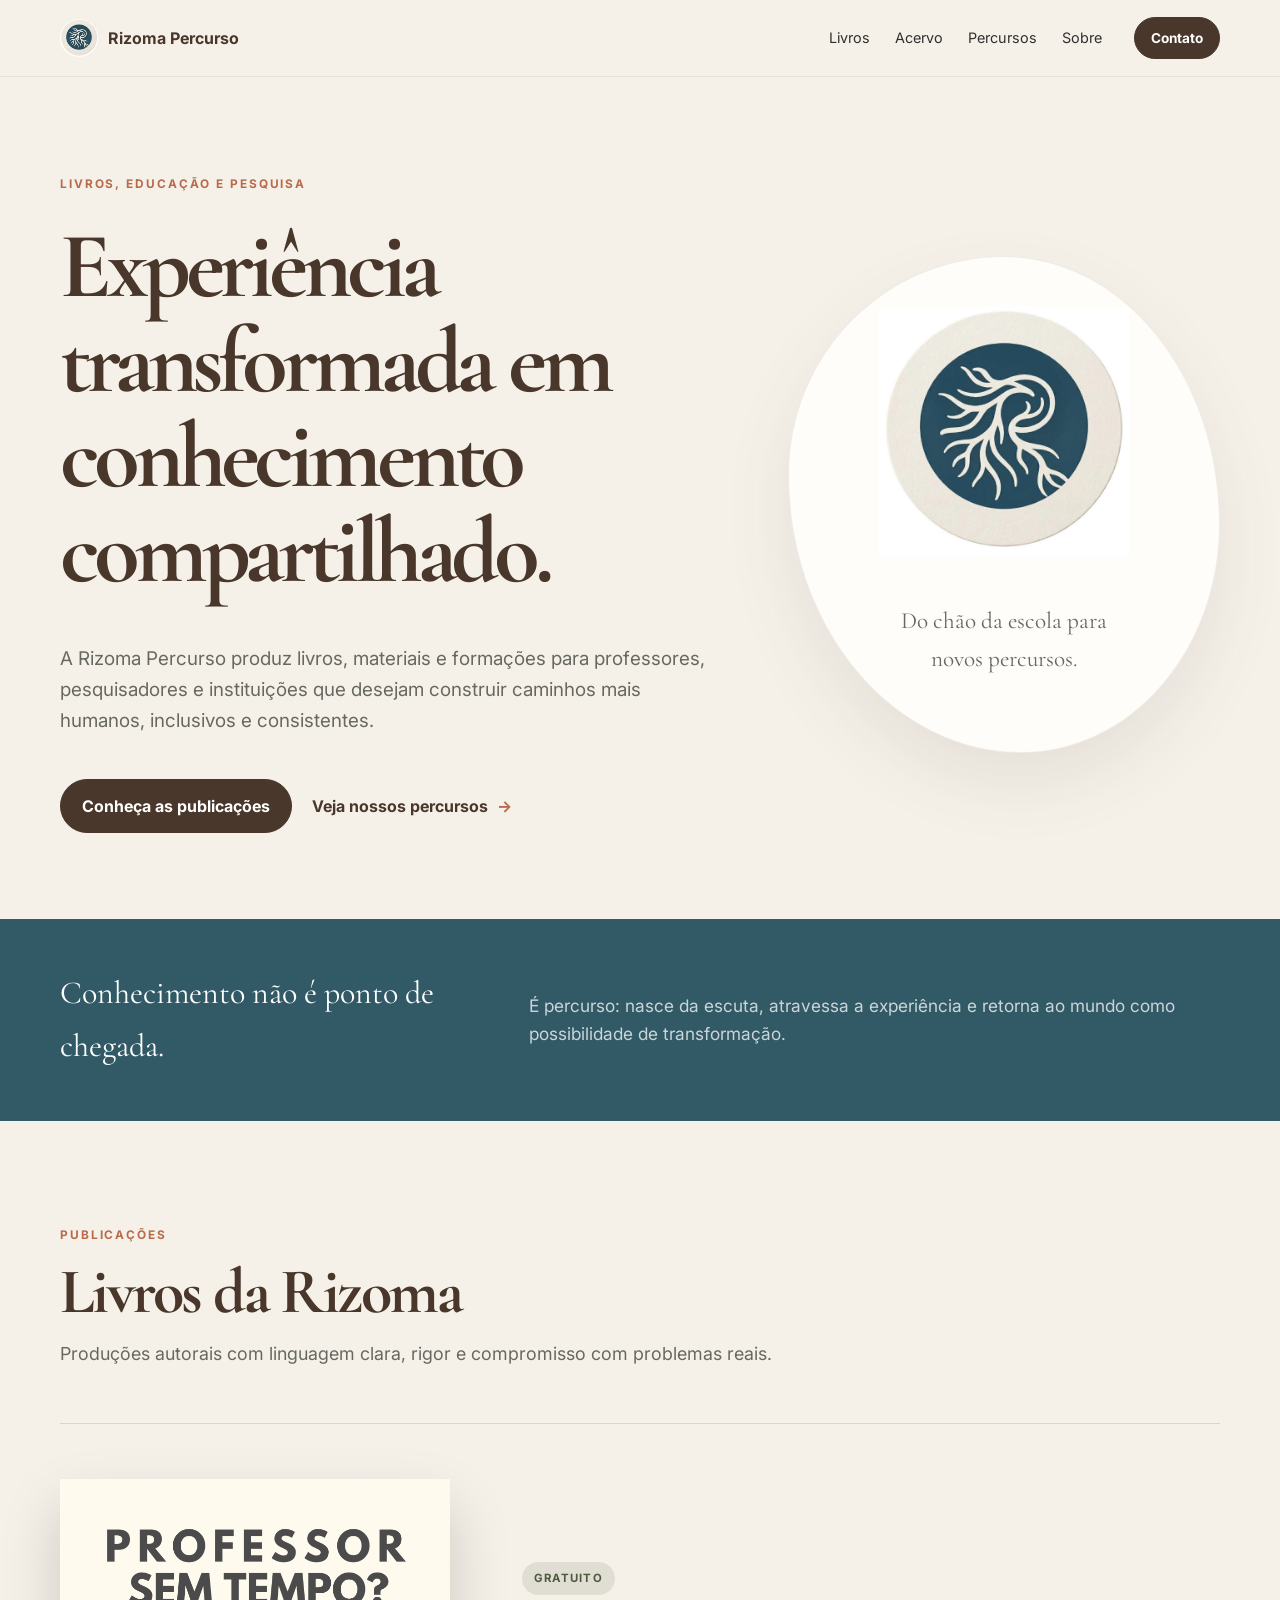
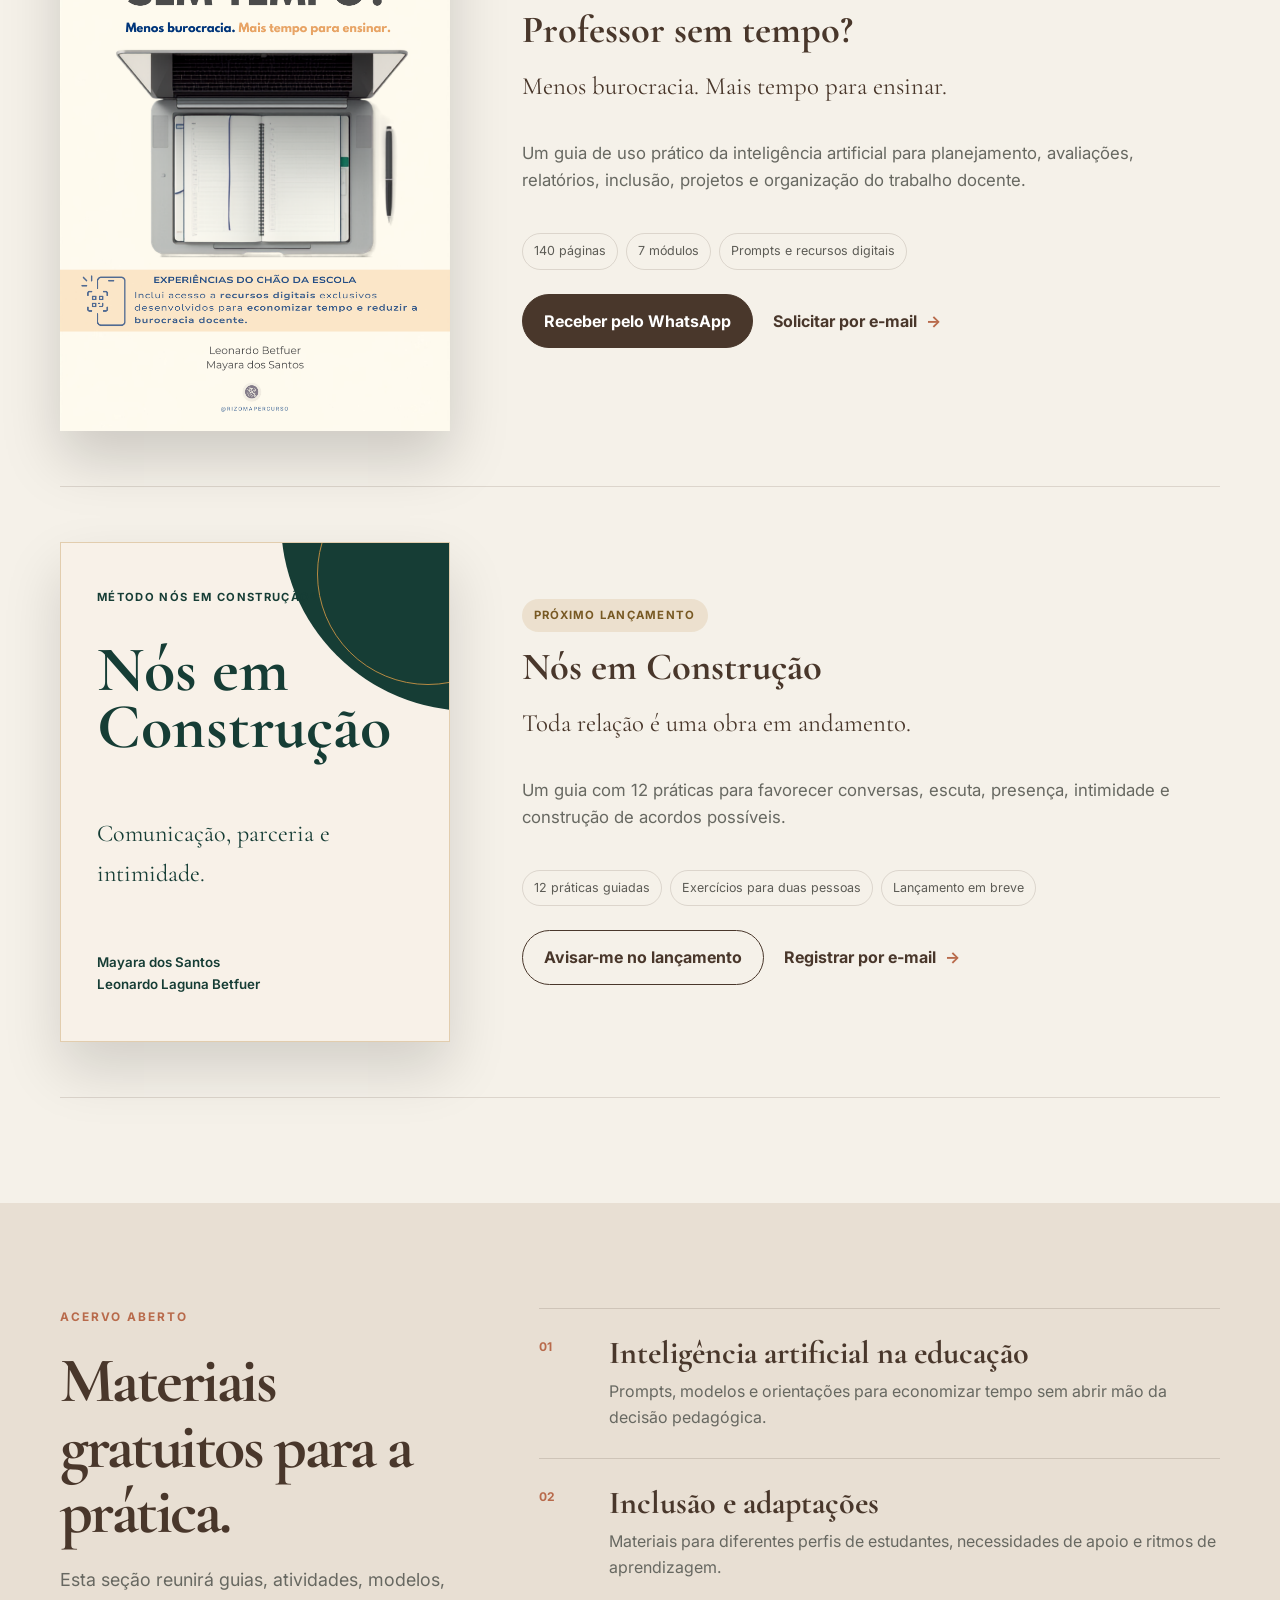
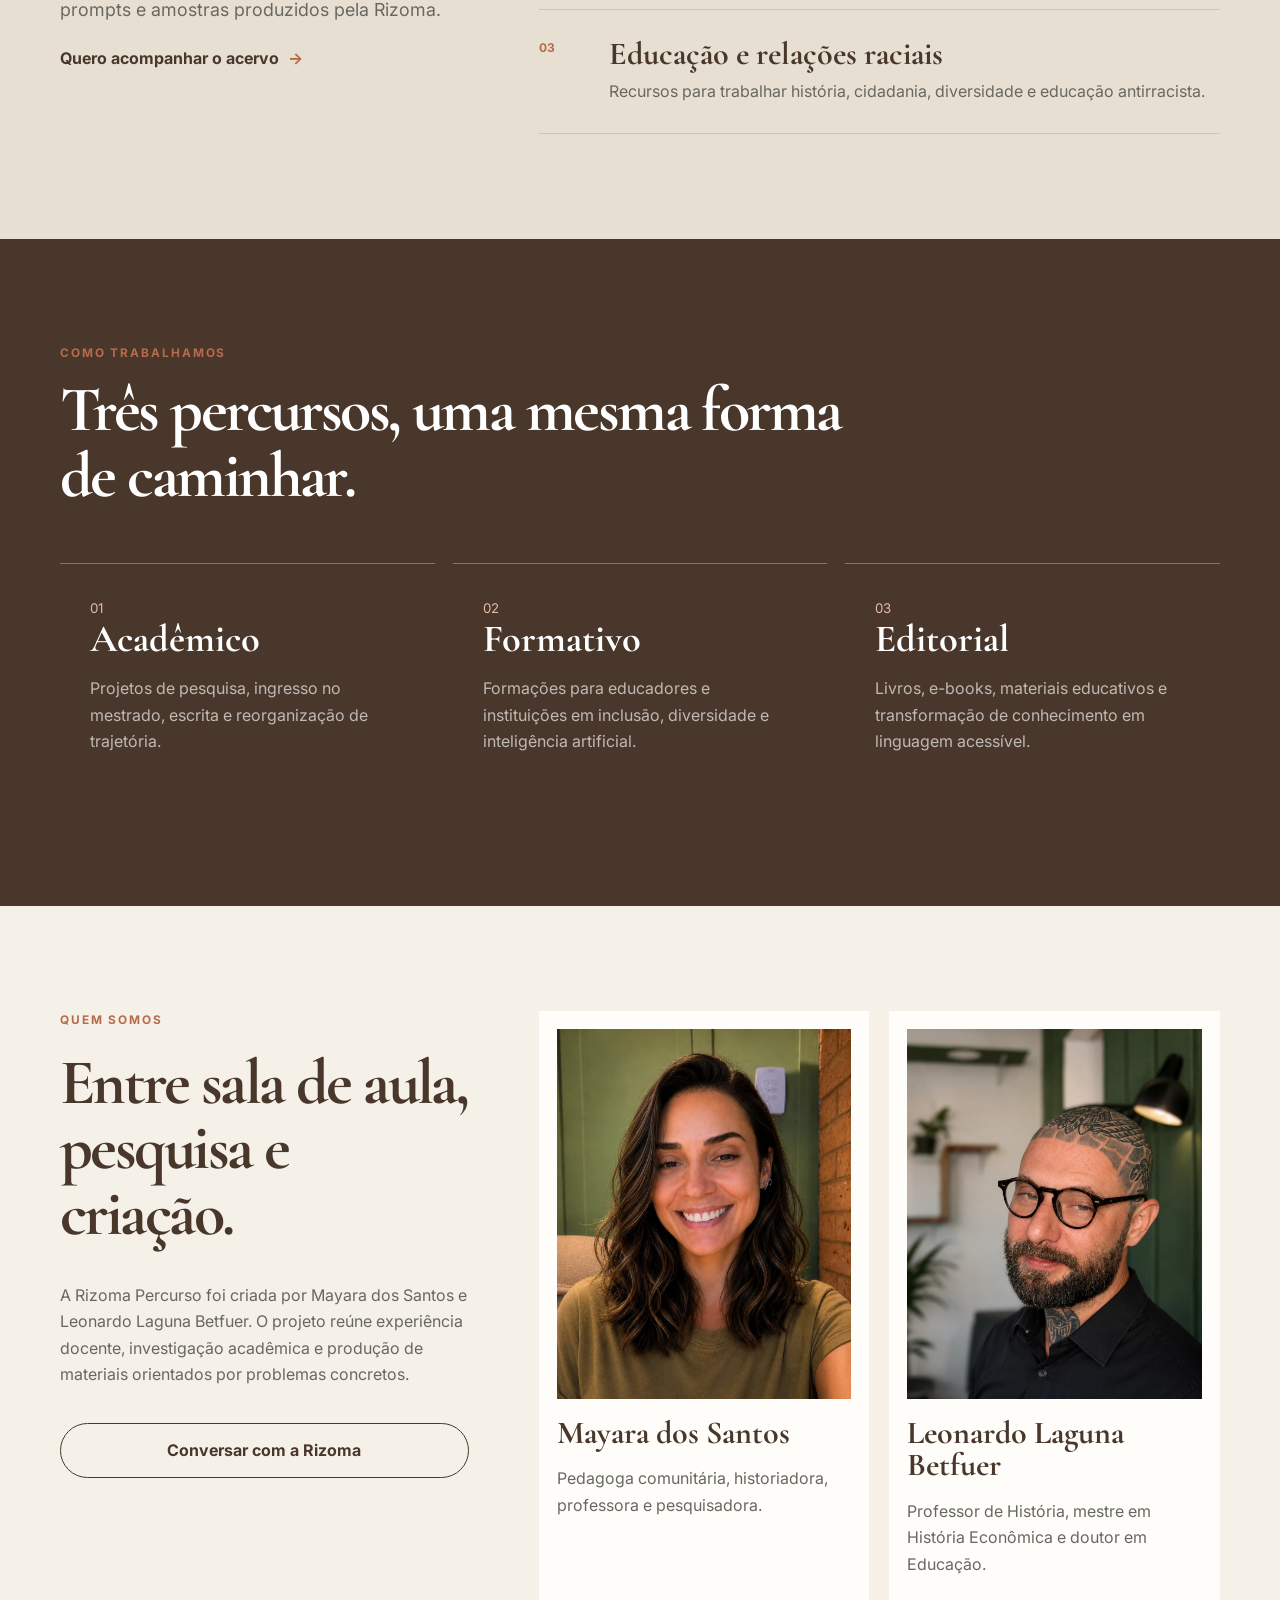
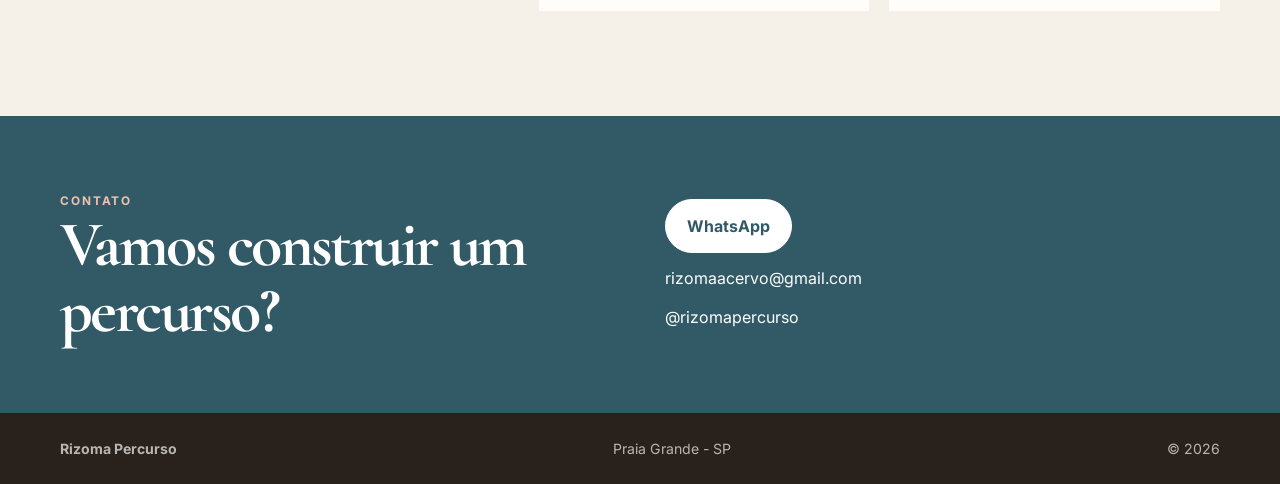
==== commit 808dcfbd: "Add files via upload" ====
--- a/index.html
+++ b/index.html
@@ -3,156 +3,184 @@
 <head>
   <meta charset="utf-8">
   <meta name="viewport" content="width=device-width, initial-scale=1">
-  <title>Rizoma Percurso | Livros, materiais e formação</title>
-  <meta name="description" content="Livros, materiais gratuitos, percursos acadêmicos e formação docente produzidos a partir do chão da escola.">
+  <title>Rizoma Percurso | Livros, educação e pesquisa</title>
+  <meta name="description" content="Livros, materiais gratuitos, formação docente e percursos acadêmicos produzidos a partir do chão da escola.">
   <meta name="theme-color" content="#315A66">
   <link rel="preconnect" href="https://fonts.googleapis.com">
   <link rel="preconnect" href="https://fonts.gstatic.com" crossorigin>
-  <link href="https://fonts.googleapis.com/css2?family=Cormorant+Garamond:wght@500;600;700&family=Inter:wght@400;500;600;700;800&display=swap" rel="stylesheet">
+  <link href="https://fonts.googleapis.com/css2?family=Cormorant+Garamond:wght@500;600;700&family=Inter:wght@400;500;600;700&display=swap" rel="stylesheet">
   <link rel="stylesheet" href="style.css">
 </head>
 <body>
-<header class="topbar">
-  <nav class="container nav">
-    <a class="brand" href="#inicio"><img src="logo-rizoma.webp" alt=""><span>Rizoma Percurso</span></a>
-    <button class="menu-btn" aria-label="Abrir menu" onclick="document.querySelector('.navlinks').classList.toggle('open')">☰</button>
-    <div class="navlinks">
-      <a href="#livros">Livros</a><a href="#materiais">Materiais</a><a href="#servicos">Serviços</a><a href="#quem-somos">Quem somos</a><a href="#contato">Contato</a>
-    </div>
-    <a class="btn btn-small desktop-cta" href="https://wa.me/5513991052531?text=Ol%C3%A1%21%20Gostaria%20de%20conhecer%20melhor%20a%20Rizoma%20Percurso." target="_blank" rel="noopener">Fale conosco</a>
-  </nav>
+<header class="header">
+  <div class="container nav">
+    <a class="brand" href="#inicio">
+      <img src="logo-rizoma.webp" alt="Rizoma Percurso">
+      <span>Rizoma Percurso</span>
+    </a>
+    <nav class="links" aria-label="Navegação principal">
+      <a href="#livros">Livros</a>
+      <a href="#acervo">Acervo</a>
+      <a href="#percursos">Percursos</a>
+      <a href="#sobre">Sobre</a>
+    </nav>
+    <a class="button small" href="https://wa.me/5513991052531?text=Ol%C3%A1%21%20Gostaria%20de%20conversar%20com%20a%20Rizoma%20Percurso." target="_blank" rel="noopener">Contato</a>
+  </div>
 </header>
 
 <main>
 <section class="hero" id="inicio">
   <div class="container hero-grid">
     <div class="hero-copy">
-      <span class="eyebrow">Educação, livros e percursos</span>
-      <h1>Conhecimento que nasce da experiência e volta para transformar a prática.</h1>
-      <p class="lead">A Rizoma Percurso cria livros, materiais, formações e caminhos acadêmicos para educadores, estudantes e instituições.</p>
-      <div class="hero-actions">
-        <a class="btn" href="#livros">Conheça nossos livros</a>
-        <a class="btn btn-ghost" href="#materiais">Acesse materiais gratuitos</a>
+      <span class="eyebrow">Livros, educação e pesquisa</span>
+      <h1>Experiência transformada em conhecimento compartilhado.</h1>
+      <p>A Rizoma Percurso produz livros, materiais e formações para professores, pesquisadores e instituições que desejam construir caminhos mais humanos, inclusivos e consistentes.</p>
+      <div class="actions">
+        <a class="button" href="#livros">Conheça as publicações</a>
+        <a class="quiet-link" href="#percursos">Veja nossos percursos <span>→</span></a>
       </div>
-      <div class="hero-note"><strong>Produção autoral.</strong> Experiências do chão da escola, pesquisa e compromisso com uma educação mais humana.</div>
     </div>
-    <div class="hero-visual">
-      <div class="logo-orbit"><img src="logo-rizoma.webp" alt="Símbolo da Rizoma Percurso"></div>
-      <div class="floating-card card-one">Livros e e-books</div>
-      <div class="floating-card card-two">Formação docente</div>
-      <div class="floating-card card-three">Percursos acadêmicos</div>
+    <div class="hero-mark">
+      <img src="logo-rizoma.webp" alt="">
+      <p>Do chão da escola para novos percursos.</p>
     </div>
   </div>
 </section>
 
-<section class="section intro">
-  <div class="container intro-grid">
-    <div><span class="eyebrow">O que fazemos</span><h2>Uma casa para ideias, materiais e trajetórias.</h2></div>
-    <p class="lead">Reunimos produção editorial, formação e acompanhamento acadêmico em um mesmo projeto. Cada material parte de problemas reais e procura devolver clareza, repertório e possibilidades concretas.</p>
+<section class="statement">
+  <div class="container statement-grid">
+    <p class="statement-title">Conhecimento não é ponto de chegada.</p>
+    <p>É percurso: nasce da escuta, atravessa a experiência e retorna ao mundo como possibilidade de transformação.</p>
   </div>
 </section>
 
-<section class="section books-section" id="livros">
+<section class="section" id="livros">
   <div class="container">
-    <div class="section-head"><span class="eyebrow">Catálogo Rizoma</span><h2>Livros para trabalhar, aprender e construir.</h2><p class="lead">Conheça nossas publicações e escolha como deseja recebê-las.</p></div>
-    <div class="books-grid">
-      <article class="book-card featured">
-        <div class="book-cover teacher-cover">
-          <span class="cover-kicker">Experiências do chão da escola</span>
-          <strong>PROFESSOR<br>SEM TEMPO?</strong>
-          <span>Menos burocracia.<br><b>Mais tempo para ensinar.</b></span>
-          <small>Leonardo Betfuer · Mayara dos Santos</small>
+    <header class="section-title">
+      <span class="eyebrow">Publicações</span>
+      <h2>Livros da Rizoma</h2>
+      <p>Produções autorais com linguagem clara, rigor e compromisso com problemas reais.</p>
+    </header>
+
+    <article class="book book-main">
+      <div class="real-cover">
+        <img src="capa-professor-sem-tempo.png" alt="Capa do livro Professor sem tempo?">
+      </div>
+      <div class="book-text">
+        <span class="pill free">Gratuito</span>
+        <h3>Professor sem tempo?</h3>
+        <p class="subtitle">Menos burocracia. Mais tempo para ensinar.</p>
+        <p>Um guia de uso prático da inteligência artificial para planejamento, avaliações, relatórios, inclusão, projetos e organização do trabalho docente.</p>
+        <div class="details">
+          <span>140 páginas</span>
+          <span>7 módulos</span>
+          <span>Prompts e recursos digitais</span>
         </div>
-        <div class="book-copy">
-          <span class="status free">Material gratuito</span>
-          <h3>Professor sem tempo?</h3>
-          <p>Um guia prático para usar Inteligência Artificial no planejamento, avaliação, produção de documentos, inclusão e organização do trabalho docente.</p>
-          <ul>
-            <li>7 módulos práticos</li><li>Prompts prontos para uso</li><li>Recursos digitais exclusivos</li><li>Uso crítico, ético e responsável da IA</li>
-          </ul>
-          <div class="actions">
-            <a class="btn" target="_blank" rel="noopener" href="https://wa.me/5513991052531?text=Ol%C3%A1%21%20Gostaria%20de%20receber%20gratuitamente%20o%20livro%20Professor%20sem%20tempo%3F">Solicitar pelo WhatsApp</a>
-            <a class="text-link" href="mailto:rizomaacervo@gmail.com?subject=Quero%20receber%20o%20livro%20Professor%20sem%20tempo%3F&body=Ol%C3%A1%21%20Gostaria%20de%20receber%20gratuitamente%20o%20livro%20Professor%20sem%20tempo%3F">Prefiro solicitar por e-mail →</a>
-          </div>
+        <div class="actions">
+          <a class="button" href="https://wa.me/5513991052531?text=Ol%C3%A1%21%20Gostaria%20de%20receber%20gratuitamente%20o%20livro%20Professor%20sem%20tempo%3F" target="_blank" rel="noopener">Receber pelo WhatsApp</a>
+          <a class="quiet-link" href="mailto:rizomaacervo@gmail.com?subject=Solicita%C3%A7%C3%A3o%20do%20livro%20Professor%20sem%20tempo%3F&body=Ol%C3%A1%21%20Gostaria%20de%20receber%20gratuitamente%20o%20livro%20Professor%20sem%20tempo%3F">Solicitar por e-mail <span>→</span></a>
         </div>
+      </div>
+    </article>
+
+    <article class="book book-next">
+      <div class="coming-cover">
+        <span>Método Nós em Construção®</span>
+        <strong>Nós em<br>Construção</strong>
+        <p>Comunicação, parceria e intimidade.</p>
+        <small>Mayara dos Santos<br>Leonardo Laguna Betfuer</small>
+      </div>
+      <div class="book-text">
+        <span class="pill soon">Próximo lançamento</span>
+        <h3>Nós em Construção</h3>
+        <p class="subtitle">Toda relação é uma obra em andamento.</p>
+        <p>Um guia com 12 práticas para favorecer conversas, escuta, presença, intimidade e construção de acordos possíveis.</p>
+        <div class="details">
+          <span>12 práticas guiadas</span>
+          <span>Exercícios para duas pessoas</span>
+          <span>Lançamento em breve</span>
+        </div>
+        <div class="actions">
+          <a class="button secondary" href="https://wa.me/5513991052531?text=Ol%C3%A1%21%20Gostaria%20de%20receber%20informa%C3%A7%C3%B5es%20sobre%20o%20lan%C3%A7amento%20de%20N%C3%B3s%20em%20Constru%C3%A7%C3%A3o." target="_blank" rel="noopener">Avisar-me no lançamento</a>
+          <a class="quiet-link" href="mailto:rizomaacervo@gmail.com?subject=Interesse%20em%20N%C3%B3s%20em%20Constru%C3%A7%C3%A3o&body=Ol%C3%A1%21%20Gostaria%20de%20receber%20informa%C3%A7%C3%B5es%20sobre%20o%20lan%C3%A7amento%20de%20N%C3%B3s%20em%20Constru%C3%A7%C3%A3o.">Registrar por e-mail <span>→</span></a>
+        </div>
+      </div>
+    </article>
+  </div>
+</section>
+
+<section class="section archive" id="acervo">
+  <div class="container archive-grid">
+    <header class="section-title">
+      <span class="eyebrow">Acervo aberto</span>
+      <h2>Materiais gratuitos para a prática.</h2>
+      <p>Esta seção reunirá guias, atividades, modelos, prompts e amostras produzidos pela Rizoma.</p>
+      <a class="quiet-link" href="mailto:rizomaacervo@gmail.com?subject=Quero%20acompanhar%20o%20Acervo%20Rizoma&body=Ol%C3%A1%21%20Gostaria%20de%20receber%20novidades%20sobre%20os%20materiais%20gratuitos%20da%20Rizoma.">Quero acompanhar o acervo <span>→</span></a>
+    </header>
+    <div class="archive-list">
+      <article><span>01</span><div><h3>Inteligência artificial na educação</h3><p>Prompts, modelos e orientações para economizar tempo sem abrir mão da decisão pedagógica.</p></div></article>
+      <article><span>02</span><div><h3>Inclusão e adaptações</h3><p>Materiais para diferentes perfis de estudantes, necessidades de apoio e ritmos de aprendizagem.</p></div></article>
+      <article><span>03</span><div><h3>Educação e relações raciais</h3><p>Recursos para trabalhar história, cidadania, diversidade e educação antirracista.</p></div></article>
+    </div>
+  </div>
+</section>
+
+<section class="section paths" id="percursos">
+  <div class="container">
+    <header class="section-title light">
+      <span class="eyebrow">Como trabalhamos</span>
+      <h2>Três percursos, uma mesma forma de caminhar.</h2>
+    </header>
+    <div class="path-grid">
+      <article><small>01</small><h3>Acadêmico</h3><p>Projetos de pesquisa, ingresso no mestrado, escrita e reorganização de trajetória.</p></article>
+      <article><small>02</small><h3>Formativo</h3><p>Formações para educadores e instituições em inclusão, diversidade e inteligência artificial.</p></article>
+      <article><small>03</small><h3>Editorial</h3><p>Livros, e-books, materiais educativos e transformação de conhecimento em linguagem acessível.</p></article>
+    </div>
+  </div>
+</section>
+
+<section class="section about" id="sobre">
+  <div class="container about-grid">
+    <div class="about-copy">
+      <span class="eyebrow">Quem somos</span>
+      <h2>Entre sala de aula, pesquisa e criação.</h2>
+      <p>A Rizoma Percurso foi criada por Mayara dos Santos e Leonardo Laguna Betfuer. O projeto reúne experiência docente, investigação acadêmica e produção de materiais orientados por problemas concretos.</p>
+      <a class="button secondary" href="https://wa.me/5513991052531?text=Ol%C3%A1%21%20Gostaria%20de%20conhecer%20melhor%20o%20trabalho%20da%20Rizoma%20Percurso." target="_blank" rel="noopener">Conversar com a Rizoma</a>
+    </div>
+    <div class="people">
+      <article>
+        <img src="mayara.webp" alt="Mayara dos Santos">
+        <h3>Mayara dos Santos</h3>
+        <p>Pedagoga comunitária, historiadora, professora e pesquisadora.</p>
       </article>
-
-      <article class="book-card">
-        <div class="book-cover relation-cover">
-          <span class="cover-kicker">Método Nós em Construção®</span>
-          <strong>NÓS EM<br>CONSTRUÇÃO</strong>
-          <span>Toda relação é uma obra em andamento.</span>
-          <small>Mayara dos Santos · Leonardo Laguna Betfuer</small>
-        </div>
-        <div class="book-copy">
-          <span class="status soon">Lançamento em breve</span>
-          <h3>Nós em Construção</h3>
-          <p>Um guia prático para fortalecer a comunicação, aprofundar a intimidade e construir parcerias verdadeiras.</p>
-          <ul>
-            <li>12 práticas guiadas</li><li>Conversas para continuar</li><li>Exercícios de escuta e presença</li><li>Construção de acordos possíveis</li>
-          </ul>
-          <div class="actions">
-            <a class="btn" target="_blank" rel="noopener" href="https://wa.me/5513991052531?text=Ol%C3%A1%21%20Gostaria%20de%20receber%20informa%C3%A7%C3%B5es%20sobre%20o%20lan%C3%A7amento%20do%20livro%20N%C3%B3s%20em%20Constru%C3%A7%C3%A3o.">Quero saber do lançamento</a>
-            <a class="text-link" href="mailto:rizomaacervo@gmail.com?subject=Interesse%20no%20livro%20N%C3%B3s%20em%20Constru%C3%A7%C3%A3o&body=Ol%C3%A1%21%20Gostaria%20de%20receber%20informa%C3%A7%C3%B5es%20sobre%20o%20lan%C3%A7amento%20do%20livro%20N%C3%B3s%20em%20Constru%C3%A7%C3%A3o.">Prefiro solicitar por e-mail →</a>
-          </div>
-        </div>
+      <article>
+        <img src="leonardo.webp" alt="Leonardo Laguna Betfuer">
+        <h3>Leonardo Laguna Betfuer</h3>
+        <p>Professor de História, mestre em História Econômica e doutor em Educação.</p>
       </article>
     </div>
   </div>
 </section>
 
-<section class="section materials" id="materiais">
-  <div class="container">
-    <div class="section-head"><span class="eyebrow">Biblioteca gratuita</span><h2>Materiais para usar, adaptar e compartilhar.</h2><p class="lead">Esta área crescerá com atividades, guias, checklists, modelos e amostras produzidas pela Rizoma.</p></div>
-    <div class="material-grid">
-      <article class="material-card"><span>01</span><h3>Guias para professores</h3><p>Materiais curtos e objetivos para planejamento, avaliação e organização pedagógica.</p><small>Em breve</small></article>
-      <article class="material-card"><span>02</span><h3>Inclusão e adaptações</h3><p>Recursos para pensar diferentes perfis, necessidades de apoio e ritmos de aprendizagem.</p><small>Em breve</small></article>
-      <article class="material-card"><span>03</span><h3>Educação antirracista</h3><p>Planos, leituras e propostas para integrar história, cidadania e relações raciais.</p><small>Em breve</small></article>
-      <article class="material-card"><span>04</span><h3>IA na educação</h3><p>Prompts, modelos e orientações para uso responsável da inteligência artificial.</p><small>Em breve</small></article>
+<section class="closing">
+  <div class="container closing-grid">
+    <div><span class="eyebrow light-eye">Contato</span><h2>Vamos construir um percurso?</h2></div>
+    <div class="closing-actions">
+      <a class="button light-button" href="https://wa.me/5513991052531?text=Ol%C3%A1%21%20Gostaria%20de%20conversar%20com%20a%20Rizoma%20Percurso." target="_blank" rel="noopener">WhatsApp</a>
+      <a href="mailto:rizomaacervo@gmail.com">rizomaacervo@gmail.com</a>
+      <a href="https://instagram.com/rizomapercurso" target="_blank" rel="noopener">@rizomapercurso</a>
     </div>
-  </div>
-</section>
-
-<section class="section services" id="servicos">
-  <div class="container">
-    <div class="section-head light"><span class="eyebrow eyebrow-light">Nossos percursos</span><h2>Serviços construídos a partir da sua realidade.</h2></div>
-    <div class="service-grid">
-      <article><span class="tag">Para pessoas</span><h3>Rizoma Acadêmica</h3><p>Ingresso no mestrado, projetos de pesquisa, escrita acadêmica e reorganização de trajetória.</p><a href="#contato">Conhecer o percurso →</a></article>
-      <article><span class="tag">Para educadores</span><h3>Rizoma Educação</h3><p>Formação docente, inclusão, diversidade, IA na educação e produção de materiais pedagógicos.</p><a href="#contato">Solicitar proposta →</a></article>
-      <article><span class="tag">Para projetos</span><h3>Rizoma Editorial</h3><p>Criação de e-books, preparação de materiais educativos e transformação de pesquisas em conteúdos acessíveis.</p><a href="#contato">Conversar sobre um projeto →</a></article>
-    </div>
-  </div>
-</section>
-
-<section class="section about" id="quem-somos">
-  <div class="container about-grid">
-    <div class="about-copy"><span class="eyebrow">Quem somos</span><h2>Docência, pesquisa e compromisso com a transformação.</h2><p class="lead">A Rizoma nasce do encontro entre duas trajetórias dedicadas à educação, à pesquisa e à construção de práticas mais humanas.</p><p>Não oferecemos fórmulas universais. Escutamos, organizamos experiências e transformamos conhecimento em percursos possíveis.</p></div>
-    <div class="people">
-      <article class="person"><img src="leonardo.webp" alt="Leonardo Laguna Betfuer"><h3>Leonardo Laguna Betfuer</h3><p>Professor de História, mestre em História Econômica e doutor em Educação. Atua com formação docente, relações raciais, inclusão, IA na educação e percursos acadêmicos.</p></article>
-      <article class="person"><img src="mayara.webp" alt="Mayara dos Santos"><h3>Mayara dos Santos</h3><p>Pedagoga comunitária, historiadora, professora e pesquisadora. Atua com educação inclusiva, práticas pedagógicas e produção de materiais formativos.</p></article>
-    </div>
-  </div>
-</section>
-
-<section class="section contact" id="contato">
-  <div class="container contact-grid">
-    <div><span class="eyebrow eyebrow-light">Vamos conversar</span><h2>Conte para a Rizoma qual percurso você procura.</h2><p>Você pode falar conosco pelo WhatsApp ou enviar uma mensagem pelo formulário.</p><a class="btn btn-light" target="_blank" rel="noopener" href="https://wa.me/5513991052531?text=Ol%C3%A1%21%20Gostaria%20de%20conversar%20com%20a%20Rizoma%20Percurso.">Abrir WhatsApp</a></div>
-    <form action="https://formsubmit.co/rizomaacervo@gmail.com" method="POST">
-      <input type="hidden" name="_subject" value="Novo contato pelo site da Rizoma">
-      <input type="hidden" name="_template" value="table"><input type="hidden" name="_captcha" value="false"><input type="hidden" name="_next" value="obrigado.html"><input type="text" name="_honey" style="display:none">
-      <label>Nome<input type="text" name="Nome" autocomplete="name" required></label>
-      <label>E-mail<input type="email" name="Email" autocomplete="email" required></label>
-      <label>WhatsApp<input type="tel" name="WhatsApp" autocomplete="tel"></label>
-      <label>Interesse<select name="Interesse" required><option value="">Selecione</option><option>Professor sem tempo?</option><option>Nós em Construção</option><option>Rizoma Acadêmica</option><option>Formação docente</option><option>Projeto editorial</option><option>Outro</option></select></label>
-      <label>Mensagem<textarea name="Mensagem" rows="5" required></textarea></label>
-      <label class="consent"><input type="checkbox" required><span>Autorizo o contato da Rizoma pelos dados informados.</span></label>
-      <button class="btn btn-submit" type="submit">Enviar mensagem</button>
-    </form>
   </div>
 </section>
 </main>
 
-<footer><div class="container footer-row"><strong>Rizoma Percurso</strong><span>Livros, educação e pesquisa.</span><span>© <span id="year"></span></span></div></footer>
-<script>document.getElementById("year").textContent=new Date().getFullYear();</script>
+<footer>
+  <div class="container footer-grid">
+    <strong>Rizoma Percurso</strong>
+    <span>Praia Grande - SP</span>
+    <span>© <span id="year"></span></span>
+  </div>
+</footer>
+<script>document.getElementById("year").textContent = new Date().getFullYear();</script>
 </body>
 </html>
--- a/style.css
+++ b/style.css
@@ -1,123 +1,17 @@
-:root{
-  --off:#F5F1EA;
-  --white:#FFFDF9;
-  --brown:#4A3728;
-  --terracotta:#B86A4B;
-  --olive:#6B7355;
-  --blue:#315A66;
-  --charcoal:#30302E;
-  --sand:#E9E0D4;
-  --max:1160px;
-}
-*{box-sizing:border-box}
-html{scroll-behavior:smooth}
-body{
-  margin:0;
-  font-family:"Inter",system-ui,sans-serif;
-  color:var(--charcoal);
-  background:var(--off);
-  line-height:1.65;
-}
-img{display:block;max-width:100%}
-a{text-decoration:none;color:inherit}
-.container{width:min(calc(100% - 32px),var(--max));margin:auto}
-.topbar{
-  position:sticky;top:0;z-index:20;
-  background:rgba(245,241,234,.94);
-  backdrop-filter:blur(14px);
-  border-bottom:1px solid rgba(74,55,40,.08);
-}
-.nav{min-height:76px;display:flex;align-items:center;justify-content:space-between;gap:16px}
-.brand{display:flex;align-items:center;gap:10px;font-weight:800;color:var(--brown)}
-.brand img{width:42px;height:42px;border-radius:50%;object-fit:cover}
-.btn{
-  display:inline-flex;justify-content:center;align-items:center;
-  border-radius:999px;padding:14px 22px;
-  background:var(--brown);color:white;font-weight:800;
-  border:1px solid var(--brown);transition:.2s;
-}
-.btn:hover{transform:translateY(-2px);background:#35271d}
-.btn-small{padding:10px 17px;font-size:.9rem}
-.btn-ghost{background:transparent;color:var(--brown);border-color:rgba(74,55,40,.25)}
-.btn-ghost:hover{background:var(--white);color:var(--brown)}
-.hero{padding:92px 0 76px}
-.hero-grid{display:grid;grid-template-columns:1.15fr .85fr;gap:64px;align-items:center}
-.eyebrow{
-  display:inline-block;color:var(--terracotta);
-  text-transform:uppercase;letter-spacing:.14em;
-  font-size:.78rem;font-weight:800
-}
-.eyebrow-light{color:#efc2b2}
-h1,h2,h3{
-  font-family:"Cormorant Garamond",serif;
-  color:var(--brown);line-height:1.02;margin:0
-}
-h1{font-size:clamp(3.2rem,7.5vw,6.7rem);letter-spacing:-.05em}
-h2{font-size:clamp(2.4rem,5vw,4.5rem);letter-spacing:-.04em}
-h3{font-size:clamp(1.7rem,3vw,2.5rem)}
-.lead{font-size:clamp(1.08rem,2vw,1.3rem);color:#5f5951}
-.hero-copy{display:grid;gap:25px}
-.hero-actions{display:flex;gap:12px;flex-wrap:wrap}
-.hero-logo{
-  min-height:480px;border-radius:34px;
-  display:grid;place-items:center;padding:48px;
-  background:linear-gradient(145deg,#fffdf9,#ddd3c6);
-  box-shadow:0 24px 60px rgba(74,55,40,.13)
-}
-.hero-logo img{width:min(84%,390px);filter:drop-shadow(0 16px 28px rgba(0,0,0,.12))}
-.section{padding:96px 0}
-.section-head{max-width:850px;display:grid;gap:16px;margin-bottom:38px}
-.paths{display:grid;grid-template-columns:1fr 1fr;gap:22px}
-.path{min-height:350px;padding:34px;border-radius:28px;color:white;display:flex;flex-direction:column;justify-content:space-between}
-.path h3{color:white}
-.path p{color:rgba(255,255,255,.82)}
-.path a{font-weight:800}
-.path-blue{background:var(--blue)}
-.path-green{background:var(--olive)}
-.tag{width:max-content;padding:8px 12px;border-radius:999px;background:rgba(255,255,255,.14);font-size:.78rem;font-weight:800;text-transform:uppercase;letter-spacing:.08em}
-.method{background:var(--brown);color:white}
-.method h2{color:white}
-.light{color:white}
-.steps{display:grid;grid-template-columns:repeat(4,1fr);gap:14px}
-.steps div{padding:25px;border-radius:20px;background:rgba(255,255,255,.07);border:1px solid rgba(255,255,255,.08)}
-.steps strong{display:block;color:#efc2b2;font-size:.9rem}
-.steps span{font-family:"Cormorant Garamond",serif;font-size:2rem;font-weight:700}
-.about-grid{display:grid;grid-template-columns:.8fr 1.2fr;gap:54px;align-items:start}
-.about-copy{display:grid;gap:18px}
-.people{display:grid;grid-template-columns:1fr 1fr;gap:18px}
-.person{background:var(--white);padding:20px;border-radius:24px;box-shadow:0 18px 48px rgba(74,55,40,.09)}
-.person img{width:100%;height:360px;object-fit:cover;object-position:center 25%;border-radius:17px;margin-bottom:15px}
-.person p{color:#6b645c}
-.areas{background:var(--sand)}
-.chips{display:flex;flex-wrap:wrap;gap:12px}
-.chips span{background:var(--white);padding:14px 18px;border-radius:999px;font-weight:700;color:var(--brown);box-shadow:0 10px 28px rgba(74,55,40,.06)}
-.contact{background:var(--blue);color:white}
-.contact h2{color:white;margin:12px 0 18px}
-.contact-grid{display:grid;grid-template-columns:.82fr 1.18fr;gap:54px;align-items:start}
-form{background:var(--white);color:var(--charcoal);padding:28px;border-radius:26px;display:grid;gap:15px;box-shadow:0 22px 56px rgba(0,0,0,.15)}
-label{display:grid;gap:7px;color:var(--brown);font-weight:700;font-size:.92rem}
-input,select,textarea{width:100%;padding:14px 15px;border:1px solid #d8cec2;border-radius:13px;background:#fff;outline:none;font:inherit}
-input:focus,select:focus,textarea:focus{border-color:var(--terracotta);box-shadow:0 0 0 4px rgba(184,106,75,.12)}
-textarea{resize:vertical}
-.consent{grid-template-columns:auto 1fr;align-items:start;font-weight:500;color:#665f57}
-.consent input{width:18px;height:18px;margin-top:4px}
-.btn-submit{width:100%;border:0;cursor:pointer}
-form small{color:#766f67}
-footer{background:#291f18;color:rgba(255,255,255,.7);padding:26px 0}
-.footer-row{display:flex;justify-content:space-between;gap:16px;flex-wrap:wrap}
-@media(max-width:900px){
-  .hero-grid,.about-grid,.contact-grid{grid-template-columns:1fr}
-  .paths{grid-template-columns:1fr}
-  .steps{grid-template-columns:1fr 1fr}
-  .hero-logo{min-height:380px}
-}
-@media(max-width:620px){
-  .container{width:min(calc(100% - 22px),var(--max))}
-  .section{padding:72px 0}
-  .hero{padding:62px 0}
-  .hero-actions .btn{width:100%}
-  .people,.steps{grid-template-columns:1fr}
-  .person img{height:420px}
-  .brand span{font-size:.92rem}
-  .btn-small{font-size:.78rem;padding:9px 12px}
-}
+:root{--paper:#f5f1e9;--white:#fffdfa;--ink:#2f312f;--muted:#676861;--coffee:#49372b;--petrol:#315a66;--terracotta:#b86a4b;--olive:#697358;--sand:#e8dfd3;--green:#163d35;--gold:#b78a43;--max:1160px}
+*{box-sizing:border-box}html{scroll-behavior:smooth}body{margin:0;background:var(--paper);color:var(--ink);font-family:"Inter",sans-serif;line-height:1.65}img{max-width:100%;display:block}a{color:inherit;text-decoration:none}.container{width:min(calc(100% - 36px),var(--max));margin:auto}
+.header{position:sticky;top:0;z-index:10;background:rgba(245,241,233,.94);backdrop-filter:blur(14px);border-bottom:1px solid rgba(73,55,43,.08)}.nav{height:76px;display:flex;align-items:center;gap:32px}.brand{display:flex;align-items:center;gap:10px;font-weight:700;color:var(--coffee);margin-right:auto}.brand img{width:38px;height:38px;border-radius:50%}.links{display:flex;gap:25px;font-size:.9rem}.links a:hover{color:var(--terracotta)}
+.button{display:inline-flex;align-items:center;justify-content:center;border:1px solid var(--coffee);background:var(--coffee);color:white;border-radius:999px;padding:13px 21px;font-weight:700;transition:.2s}.button:hover{transform:translateY(-2px)}.button.small{padding:9px 16px;font-size:.85rem}.button.secondary{background:transparent;color:var(--coffee)}.quiet-link{font-weight:700;color:var(--coffee)}.quiet-link span{color:var(--terracotta);margin-left:5px}.actions{display:flex;align-items:center;gap:20px;flex-wrap:wrap}
+.eyebrow{color:var(--terracotta);font-size:.74rem;font-weight:700;text-transform:uppercase;letter-spacing:.16em}h1,h2,h3{font-family:"Cormorant Garamond",serif;color:var(--coffee);line-height:1.02;margin:0}h1{font-size:clamp(3.5rem,7.3vw,7rem);letter-spacing:-.055em}h2{font-size:clamp(2.6rem,5vw,4.7rem);letter-spacing:-.04em}h3{font-size:clamp(1.8rem,3vw,2.7rem)}
+.hero{padding:98px 0 86px}.hero-grid{display:grid;grid-template-columns:1.2fr .8fr;gap:80px;align-items:center}.hero-copy{display:grid;gap:24px}.hero-copy>p{font-size:1.18rem;color:var(--muted);max-width:720px}.hero-mark{min-height:450px;background:var(--white);border:1px solid rgba(73,55,43,.08);display:grid;place-items:center;align-content:center;gap:22px;padding:50px;border-radius:50% 50% 46% 54% / 44% 54% 46% 56%;box-shadow:0 30px 70px rgba(73,55,43,.09)}.hero-mark img{width:250px}.hero-mark p{max-width:250px;text-align:center;color:var(--muted);font-family:"Cormorant Garamond",serif;font-size:1.45rem}
+.statement{background:var(--petrol);color:white;padding:48px 0}.statement-grid{display:grid;grid-template-columns:.75fr 1.25fr;gap:55px;align-items:center}.statement p{margin:0}.statement-title{font-family:"Cormorant Garamond",serif;font-size:2rem}.statement-grid p:last-child{color:rgba(255,255,255,.75);font-size:1.08rem}
+.section{padding:105px 0}.section-title{max-width:820px;display:grid;gap:14px;margin-bottom:55px}.section-title>p{font-size:1.12rem;color:var(--muted);margin:0}
+.book{display:grid;grid-template-columns:390px 1fr;gap:72px;align-items:center;padding:55px 0;border-top:1px solid rgba(73,55,43,.15)}.book:last-child{border-bottom:1px solid rgba(73,55,43,.15)}.real-cover img{width:100%;box-shadow:0 28px 55px rgba(0,0,0,.17)}.book-text{display:grid;gap:16px}.book-text>p{max-width:650px;color:var(--muted);font-size:1.05rem}.book-text .subtitle{font-family:"Cormorant Garamond",serif;color:var(--coffee);font-size:1.55rem;margin:0}.pill{width:max-content;border-radius:999px;padding:7px 12px;font-size:.71rem;font-weight:700;text-transform:uppercase;letter-spacing:.11em}.pill.free{background:rgba(105,115,88,.15);color:#4e5a3d}.pill.soon{background:rgba(183,138,67,.16);color:#785923}.details{display:flex;flex-wrap:wrap;gap:8px;margin:5px 0 8px}.details span{border:1px solid rgba(73,55,43,.15);border-radius:999px;padding:7px 11px;font-size:.78rem;color:#5c5b55}
+.coming-cover{min-height:500px;background:#f8f1e8;color:var(--green);padding:45px 36px;display:flex;flex-direction:column;justify-content:space-between;border:1px solid rgba(183,138,67,.35);box-shadow:0 28px 55px rgba(0,0,0,.14);position:relative;overflow:hidden}.coming-cover:before{content:"";position:absolute;width:190px;height:190px;background:var(--green);right:-22px;top:-22px;border-radius:0 0 0 100%}.coming-cover:after{content:"";position:absolute;width:220px;height:220px;border:1px solid var(--gold);right:-90px;top:-80px;border-radius:50%}.coming-cover>*{position:relative;z-index:1}.coming-cover span{text-transform:uppercase;letter-spacing:.12em;font-size:.7rem;font-weight:700}.coming-cover strong{font-family:"Cormorant Garamond",serif;font-size:4rem;line-height:.9}.coming-cover p{font-family:"Cormorant Garamond",serif;font-size:1.5rem}.coming-cover small{font-weight:600}
+.archive{background:var(--sand)}.archive-grid{display:grid;grid-template-columns:.75fr 1.25fr;gap:70px}.archive-list{display:grid}.archive-list article{display:grid;grid-template-columns:50px 1fr;gap:20px;padding:28px 0;border-top:1px solid rgba(73,55,43,.16)}.archive-list article:last-child{border-bottom:1px solid rgba(73,55,43,.16)}.archive-list>article>span{font-size:.75rem;color:var(--terracotta);font-weight:700}.archive-list h3{font-size:2rem}.archive-list p{color:var(--muted);margin:.5rem 0 0}
+.paths{background:var(--coffee);color:white}.light h2,.paths h3{color:white}.path-grid{display:grid;grid-template-columns:repeat(3,1fr);gap:18px}.path-grid article{padding:30px;border-top:1px solid rgba(255,255,255,.3)}.path-grid small{color:#e6b7a6}.path-grid p{color:rgba(255,255,255,.65)}
+.about-grid{display:grid;grid-template-columns:.75fr 1.25fr;gap:70px}.about-copy{display:grid;gap:20px;align-content:start}.about-copy p{color:var(--muted)}.people{display:grid;grid-template-columns:1fr 1fr;gap:20px}.people article{background:var(--white);padding:18px}.people img{width:100%;height:370px;object-fit:cover;object-position:center 25%;margin-bottom:18px}.people h3{font-size:2rem}.people p{color:var(--muted)}
+.closing{background:var(--petrol);padding:70px 0;color:white}.closing-grid{display:grid;grid-template-columns:1fr 1fr;align-items:center;gap:50px}.closing h2{color:white}.light-eye{color:#efc1b1}.closing-actions{display:grid;justify-items:start;gap:12px}.light-button{background:white;border-color:white;color:var(--petrol)}
+footer{background:#29211b;color:rgba(255,255,255,.67);padding:24px 0}.footer-grid{display:flex;gap:25px;justify-content:space-between;flex-wrap:wrap;font-size:.88rem}
+@media(max-width:900px){.links{display:none}.hero-grid,.statement-grid,.archive-grid,.about-grid,.closing-grid{grid-template-columns:1fr}.hero-mark{min-height:370px}.book{grid-template-columns:300px 1fr;gap:40px}.path-grid{grid-template-columns:1fr}.statement-grid{gap:14px}.archive-grid,.about-grid{gap:45px}}
+@media(max-width:680px){.container{width:min(calc(100% - 24px),var(--max))}.header .button.small{display:none}.hero{padding:68px 0}.hero-mark{min-height:300px}.hero-mark img{width:190px}.section{padding:75px 0}.book{grid-template-columns:1fr;padding:40px 0}.real-cover,.coming-cover{width:min(100%,360px);margin:auto}.coming-cover{min-height:480px}.actions .button{width:100%}.people{grid-template-columns:1fr}.people img{height:420px}.closing{padding:55px 0}}
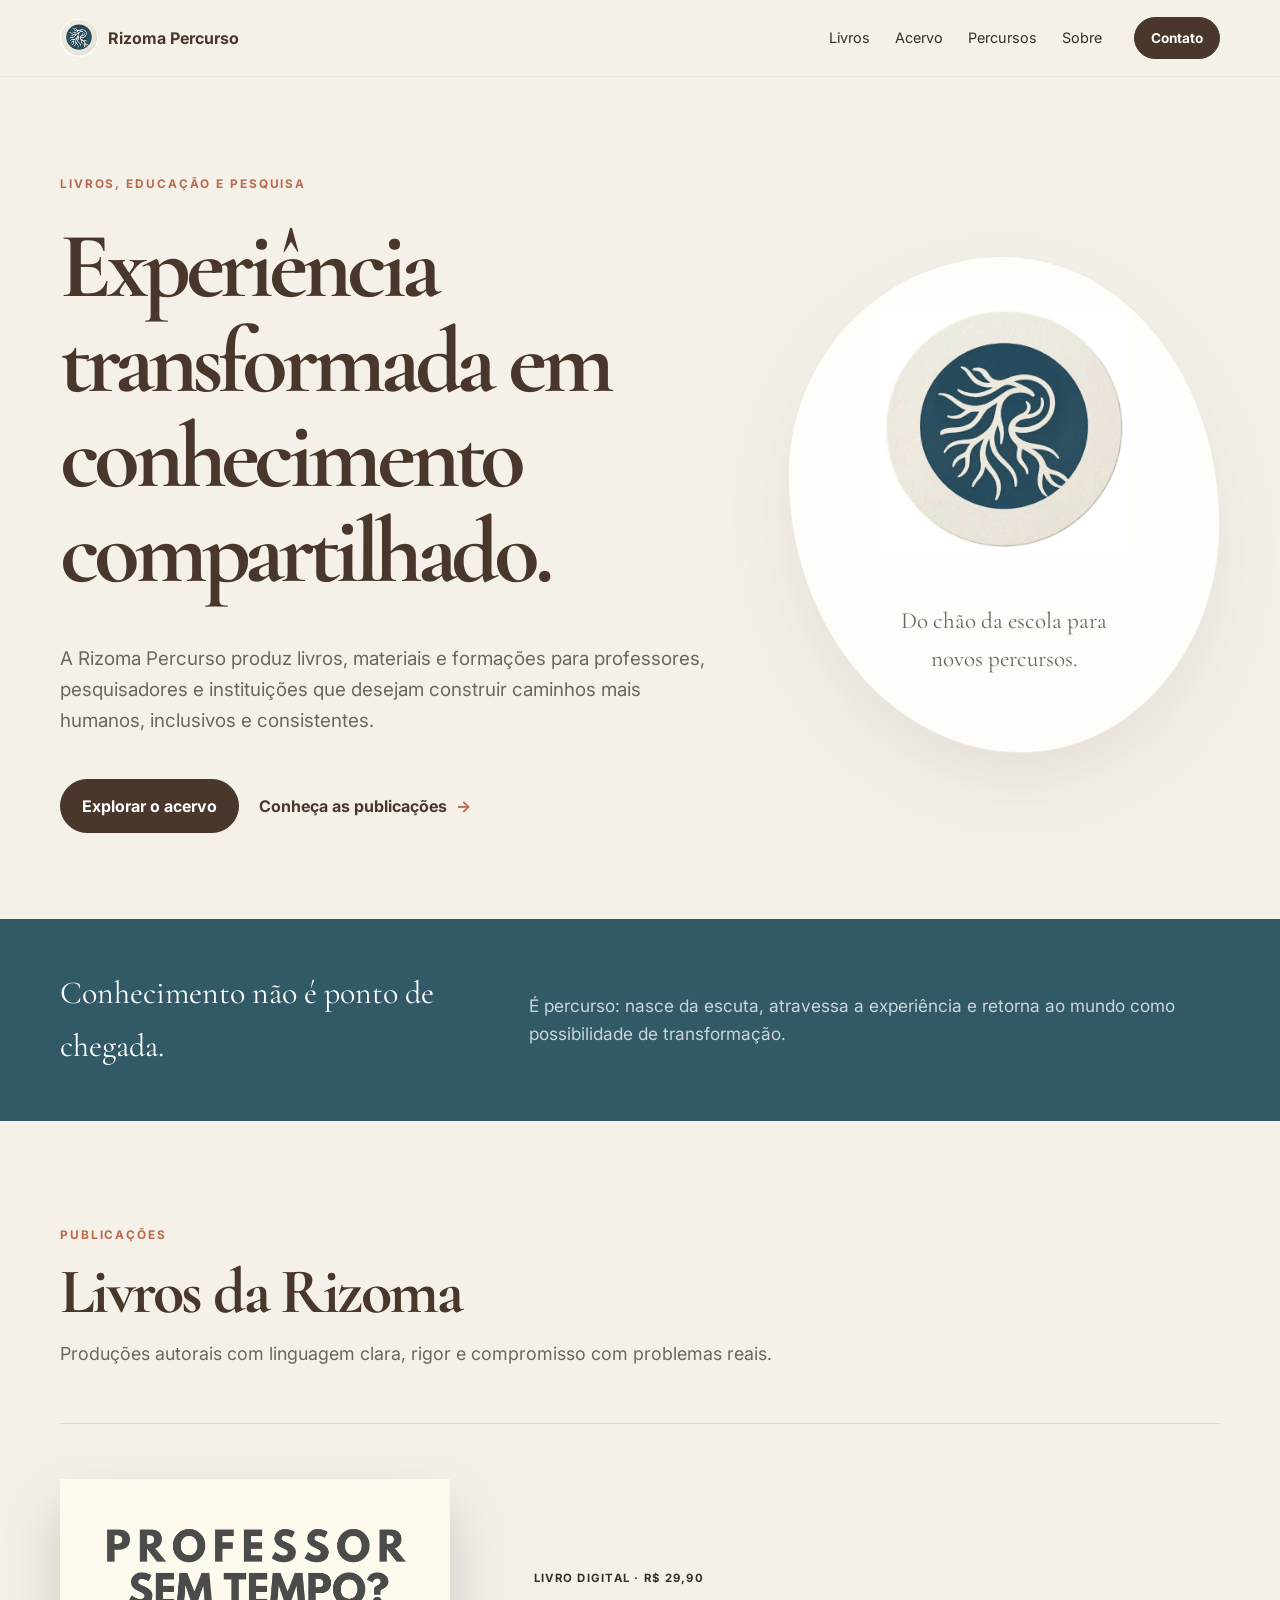
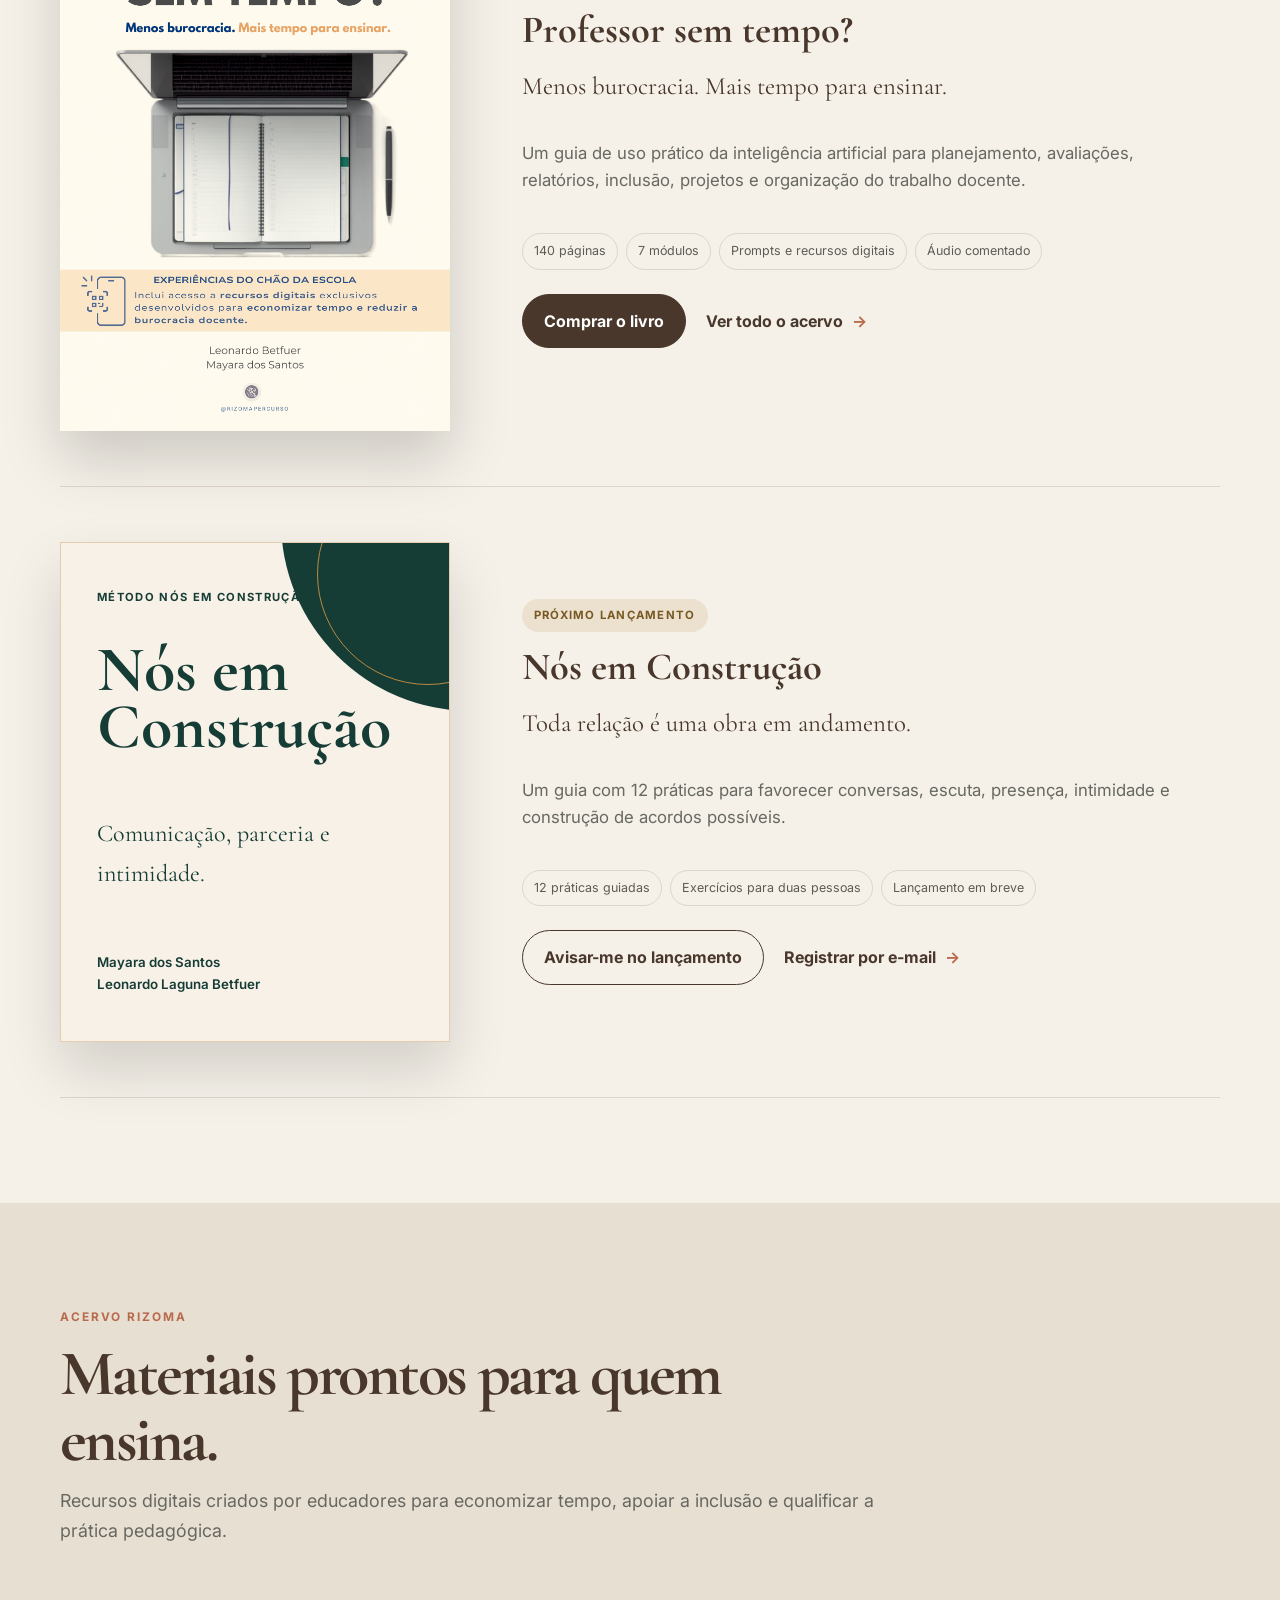
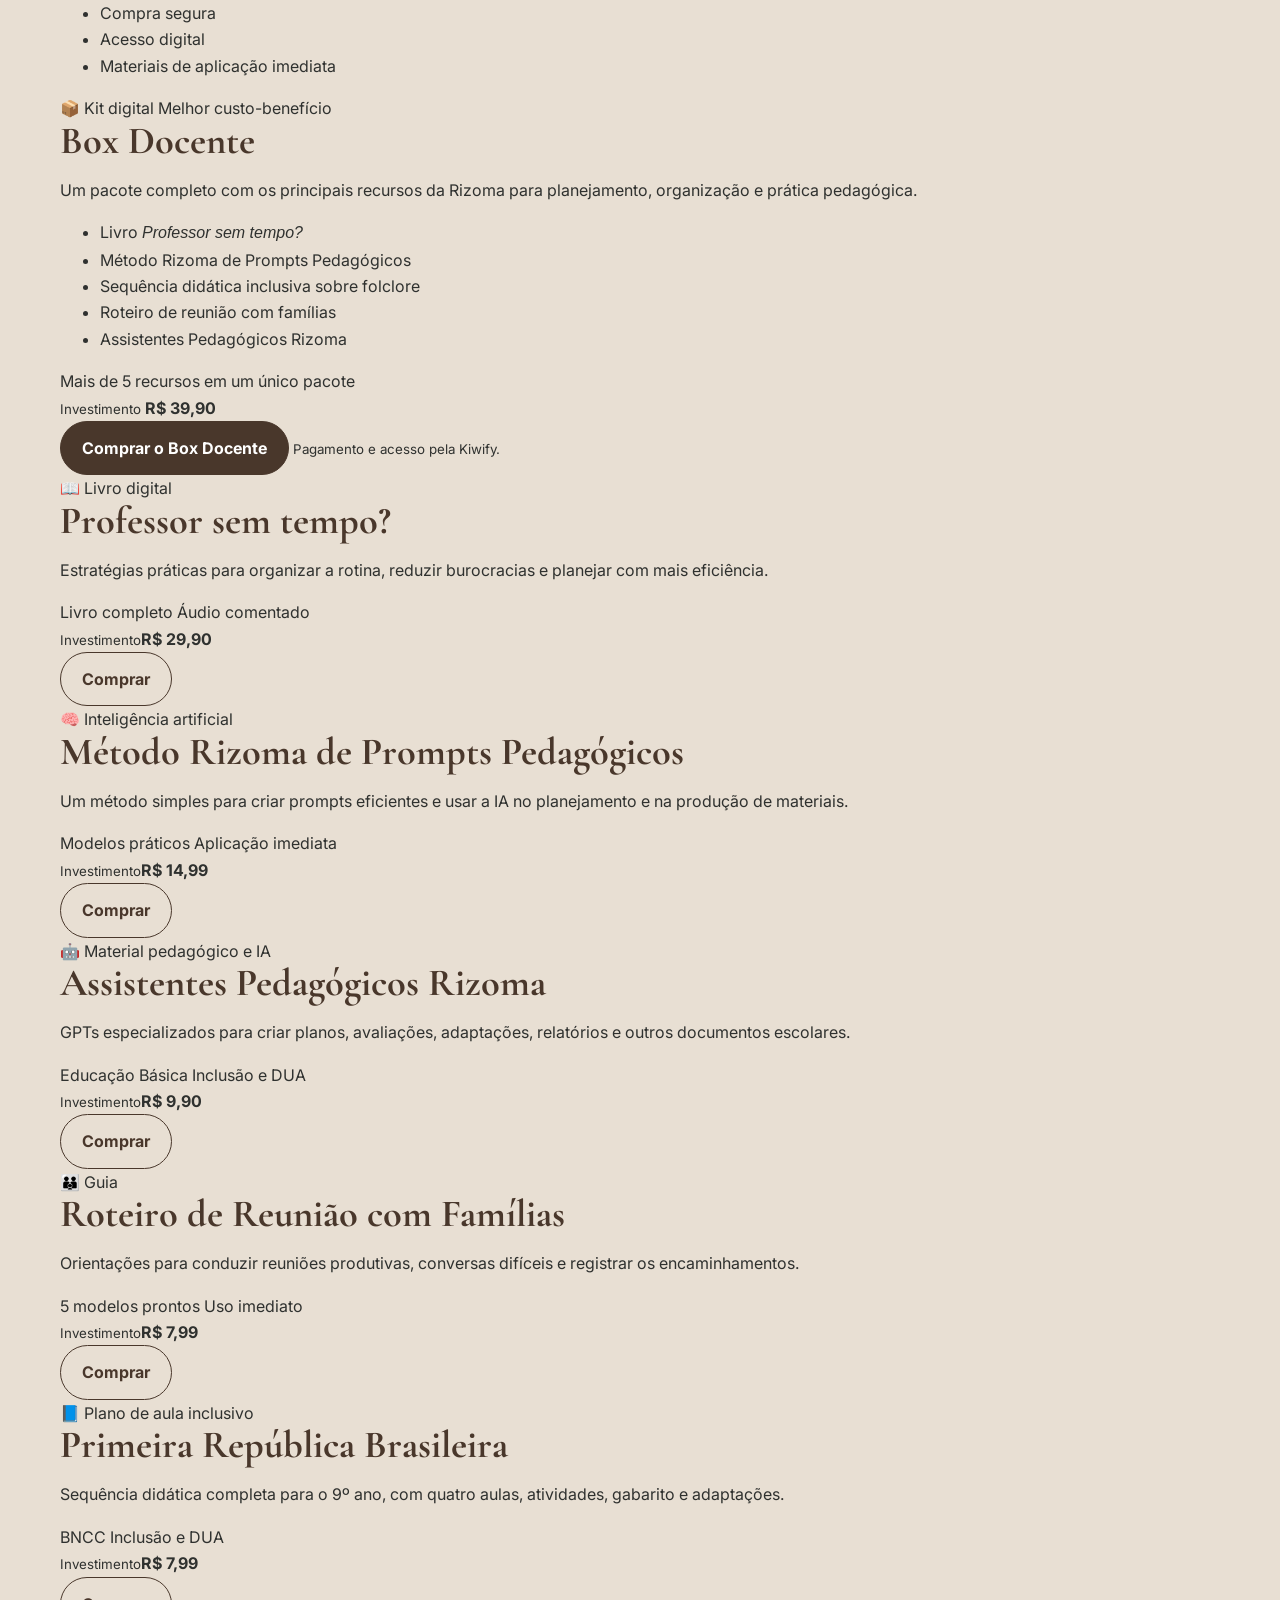
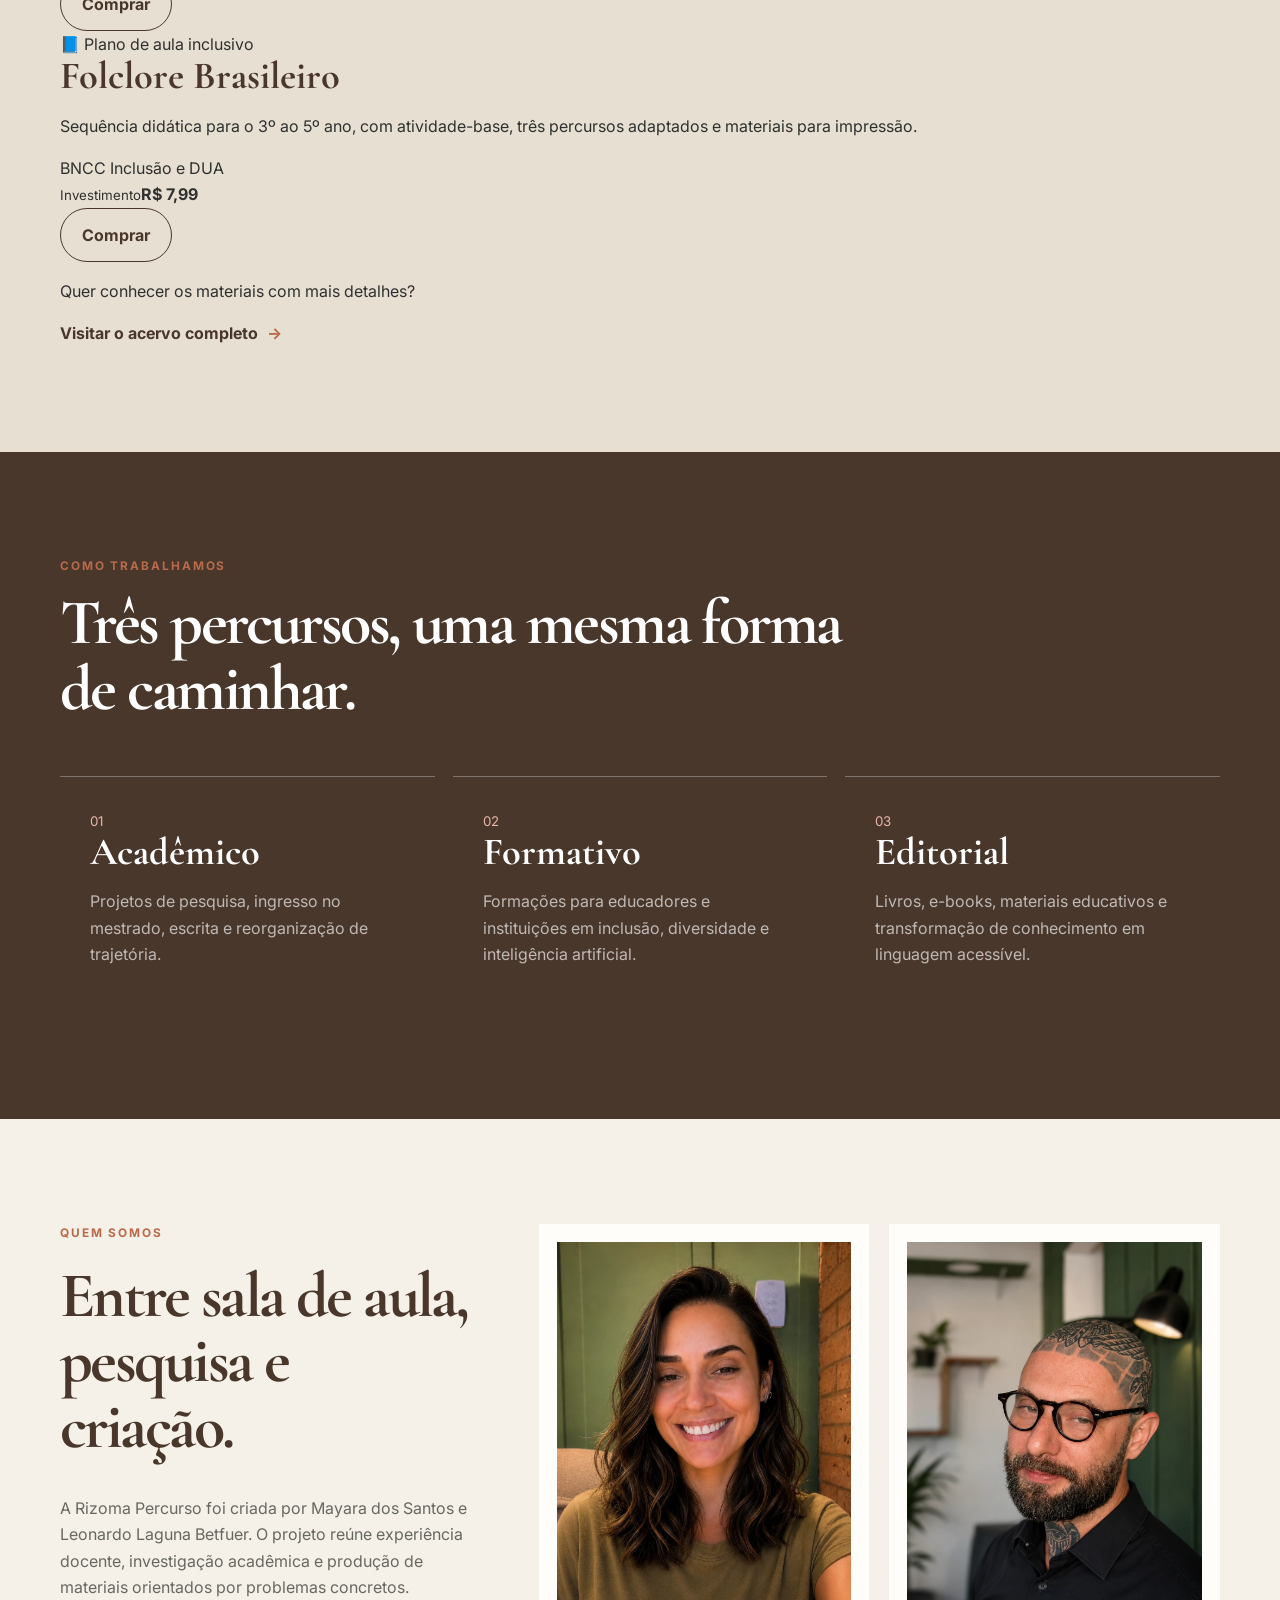
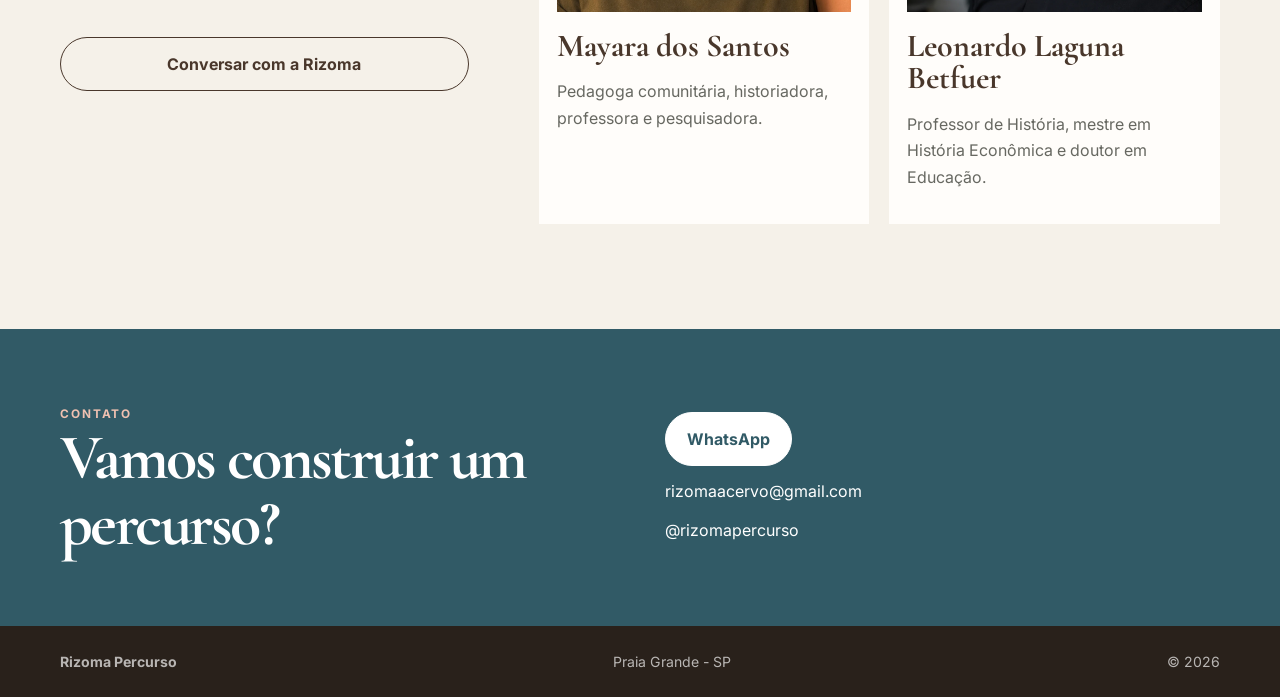
==== commit 04df7068: "Atualiza vitrine do Acervo Rizoma" ====
--- a/index.html
+++ b/index.html
@@ -1,4 +1,4 @@
-<!doctype html>
+<!DOCTYPE html>
 <html lang="pt-BR">
 <head>
   <meta charset="utf-8">
@@ -36,8 +36,8 @@
       <h1>Experiência transformada em conhecimento compartilhado.</h1>
       <p>A Rizoma Percurso produz livros, materiais e formações para professores, pesquisadores e instituições que desejam construir caminhos mais humanos, inclusivos e consistentes.</p>
       <div class="actions">
-        <a class="button" href="#livros">Conheça as publicações</a>
-        <a class="quiet-link" href="#percursos">Veja nossos percursos <span>→</span></a>
+        <a class="button" href="#acervo">Explorar o acervo</a>
+        <a class="quiet-link" href="#livros">Conheça as publicações <span>→</span></a>
       </div>
     </div>
     <div class="hero-mark">
@@ -67,7 +67,7 @@
         <img src="capa-professor-sem-tempo.png" alt="Capa do livro Professor sem tempo?">
       </div>
       <div class="book-text">
-        <span class="pill free">Gratuito</span>
+        <span class="pill available">Livro digital · R$ 29,90</span>
         <h3>Professor sem tempo?</h3>
         <p class="subtitle">Menos burocracia. Mais tempo para ensinar.</p>
         <p>Um guia de uso prático da inteligência artificial para planejamento, avaliações, relatórios, inclusão, projetos e organização do trabalho docente.</p>
@@ -75,10 +75,11 @@
           <span>140 páginas</span>
           <span>7 módulos</span>
           <span>Prompts e recursos digitais</span>
+          <span>Áudio comentado</span>
         </div>
         <div class="actions">
-          <a class="button" href="https://wa.me/5513991052531?text=Ol%C3%A1%21%20Gostaria%20de%20receber%20gratuitamente%20o%20livro%20Professor%20sem%20tempo%3F" target="_blank" rel="noopener">Receber pelo WhatsApp</a>
-          <a class="quiet-link" href="mailto:rizomaacervo@gmail.com?subject=Solicita%C3%A7%C3%A3o%20do%20livro%20Professor%20sem%20tempo%3F&body=Ol%C3%A1%21%20Gostaria%20de%20receber%20gratuitamente%20o%20livro%20Professor%20sem%20tempo%3F">Solicitar por e-mail <span>→</span></a>
+          <a class="button" href="https://pay.kiwify.com.br/cuR81zh" target="_blank" rel="noopener">Comprar o livro</a>
+          <a class="quiet-link" href="#acervo">Ver todo o acervo <span>→</span></a>
         </div>
       </div>
     </article>
@@ -110,17 +111,154 @@
 </section>
 
 <section class="section archive" id="acervo">
-  <div class="container archive-grid">
+  <div class="container">
     <header class="section-title">
-      <span class="eyebrow">Acervo aberto</span>
-      <h2>Materiais gratuitos para a prática.</h2>
-      <p>Esta seção reunirá guias, atividades, modelos, prompts e amostras produzidos pela Rizoma.</p>
-      <a class="quiet-link" href="mailto:rizomaacervo@gmail.com?subject=Quero%20acompanhar%20o%20Acervo%20Rizoma&body=Ol%C3%A1%21%20Gostaria%20de%20receber%20novidades%20sobre%20os%20materiais%20gratuitos%20da%20Rizoma.">Quero acompanhar o acervo <span>→</span></a>
+      <span class="eyebrow">Acervo Rizoma</span>
+      <h2>Materiais prontos para quem ensina.</h2>
+      <p>Recursos digitais criados por educadores para economizar tempo, apoiar a inclusão e qualificar a prática pedagógica.</p>
     </header>
-    <div class="archive-list">
-      <article><span>01</span><div><h3>Inteligência artificial na educação</h3><p>Prompts, modelos e orientações para economizar tempo sem abrir mão da decisão pedagógica.</p></div></article>
-      <article><span>02</span><div><h3>Inclusão e adaptações</h3><p>Materiais para diferentes perfis de estudantes, necessidades de apoio e ritmos de aprendizagem.</p></div></article>
-      <article><span>03</span><div><h3>Educação e relações raciais</h3><p>Recursos para trabalhar história, cidadania, diversidade e educação antirracista.</p></div></article>
+
+    <ul class="archive-note">
+      <li>Compra segura</li>
+      <li>Acesso digital</li>
+      <li>Materiais de aplicação imediata</li>
+    </ul>
+
+    <div class="product-grid">
+      <article class="product-card product-card-featured">
+        <div class="product-copy">
+          <div class="product-meta">
+            <span class="product-icon" aria-hidden="true">📦</span>
+            <span class="product-category">Kit digital</span>
+            <span class="product-highlight">Melhor custo-benefício</span>
+          </div>
+          <h3>Box Docente</h3>
+          <p>Um pacote completo com os principais recursos da Rizoma para planejamento, organização e prática pedagógica.</p>
+          <ul class="product-benefits">
+            <li>Livro <em>Professor sem tempo?</em></li>
+            <li>Método Rizoma de Prompts Pedagógicos</li>
+            <li>Sequência didática inclusiva sobre folclore</li>
+            <li>Roteiro de reunião com famílias</li>
+            <li>Assistentes Pedagógicos Rizoma</li>
+          </ul>
+        </div>
+        <div class="featured-offer">
+          <span>Mais de 5 recursos em um único pacote</span>
+          <div class="product-price">
+            <small>Investimento</small>
+            <strong>R$ 39,90</strong>
+          </div>
+          <a class="button" href="https://pay.kiwify.com.br/zk08iHG" target="_blank" rel="noopener" aria-label="Comprar Box Docente por R$ 39,90">Comprar o Box Docente</a>
+          <small>Pagamento e acesso pela Kiwify.</small>
+        </div>
+      </article>
+
+      <article class="product-card">
+        <div class="product-meta">
+          <span class="product-icon" aria-hidden="true">📖</span>
+          <span class="product-category">Livro digital</span>
+        </div>
+        <h3>Professor sem tempo?</h3>
+        <p>Estratégias práticas para organizar a rotina, reduzir burocracias e planejar com mais eficiência.</p>
+        <div class="product-tags">
+          <span>Livro completo</span>
+          <span>Áudio comentado</span>
+        </div>
+        <div class="product-footer">
+          <div class="product-price"><small>Investimento</small><strong>R$ 29,90</strong></div>
+          <a class="button secondary" href="https://pay.kiwify.com.br/cuR81zh" target="_blank" rel="noopener" aria-label="Comprar Professor sem tempo? por R$ 29,90">Comprar</a>
+        </div>
+      </article>
+
+      <article class="product-card">
+        <div class="product-meta">
+          <span class="product-icon" aria-hidden="true">🧠</span>
+          <span class="product-category">Inteligência artificial</span>
+        </div>
+        <h3>Método Rizoma de Prompts Pedagógicos</h3>
+        <p>Um método simples para criar prompts eficientes e usar a IA no planejamento e na produção de materiais.</p>
+        <div class="product-tags">
+          <span>Modelos práticos</span>
+          <span>Aplicação imediata</span>
+        </div>
+        <div class="product-footer">
+          <div class="product-price"><small>Investimento</small><strong>R$ 14,99</strong></div>
+          <a class="button secondary" href="https://pay.kiwify.com.br/BEUQ03N" target="_blank" rel="noopener" aria-label="Comprar Método Rizoma de Prompts Pedagógicos por R$ 14,99">Comprar</a>
+        </div>
+      </article>
+
+      <article class="product-card">
+        <div class="product-meta">
+          <span class="product-icon" aria-hidden="true">🤖</span>
+          <span class="product-category">Material pedagógico e IA</span>
+        </div>
+        <h3>Assistentes Pedagógicos Rizoma</h3>
+        <p>GPTs especializados para criar planos, avaliações, adaptações, relatórios e outros documentos escolares.</p>
+        <div class="product-tags">
+          <span>Educação Básica</span>
+          <span>Inclusão e DUA</span>
+        </div>
+        <div class="product-footer">
+          <div class="product-price"><small>Investimento</small><strong>R$ 9,90</strong></div>
+          <a class="button secondary" href="https://pay.kiwify.com.br/YxZ9zbb" target="_blank" rel="noopener" aria-label="Comprar Assistentes Pedagógicos Rizoma por R$ 9,90">Comprar</a>
+        </div>
+      </article>
+
+      <article class="product-card">
+        <div class="product-meta">
+          <span class="product-icon" aria-hidden="true">👪</span>
+          <span class="product-category">Guia</span>
+        </div>
+        <h3>Roteiro de Reunião com Famílias</h3>
+        <p>Orientações para conduzir reuniões produtivas, conversas difíceis e registrar os encaminhamentos.</p>
+        <div class="product-tags">
+          <span>5 modelos prontos</span>
+          <span>Uso imediato</span>
+        </div>
+        <div class="product-footer">
+          <div class="product-price"><small>Investimento</small><strong>R$ 7,99</strong></div>
+          <a class="button secondary" href="https://pay.kiwify.com.br/lvfcEcG" target="_blank" rel="noopener" aria-label="Comprar Roteiro de Reunião com Famílias por R$ 7,99">Comprar</a>
+        </div>
+      </article>
+
+      <article class="product-card">
+        <div class="product-meta">
+          <span class="product-icon" aria-hidden="true">📘</span>
+          <span class="product-category">Plano de aula inclusivo</span>
+        </div>
+        <h3>Primeira República Brasileira</h3>
+        <p>Sequência didática completa para o 9º ano, com quatro aulas, atividades, gabarito e adaptações.</p>
+        <div class="product-tags">
+          <span>BNCC</span>
+          <span>Inclusão e DUA</span>
+        </div>
+        <div class="product-footer">
+          <div class="product-price"><small>Investimento</small><strong>R$ 7,99</strong></div>
+          <a class="button secondary" href="https://pay.kiwify.com.br/VNhhAqE" target="_blank" rel="noopener" aria-label="Comprar Sequência Didática Inclusiva sobre a Primeira República por R$ 7,99">Comprar</a>
+        </div>
+      </article>
+
+      <article class="product-card">
+        <div class="product-meta">
+          <span class="product-icon" aria-hidden="true">📘</span>
+          <span class="product-category">Plano de aula inclusivo</span>
+        </div>
+        <h3>Folclore Brasileiro</h3>
+        <p>Sequência didática para o 3º ao 5º ano, com atividade-base, três percursos adaptados e materiais para impressão.</p>
+        <div class="product-tags">
+          <span>BNCC</span>
+          <span>Inclusão e DUA</span>
+        </div>
+        <div class="product-footer">
+          <div class="product-price"><small>Investimento</small><strong>R$ 7,99</strong></div>
+          <a class="button secondary" href="https://pay.kiwify.com.br/0646kUa" target="_blank" rel="noopener" aria-label="Comprar Sequência Didática Inclusiva sobre Folclore Brasileiro por R$ 7,99">Comprar</a>
+        </div>
+      </article>
+    </div>
+
+    <div class="archive-more">
+      <p>Quer conhecer os materiais com mais detalhes?</p>
+      <a class="quiet-link" href="https://nice-voice-f23.notion.site/Acervo-Rizoma-6b0f79b837fd41d3b1fa744398da7276" target="_blank" rel="noopener">Visitar o acervo completo <span>→</span></a>
     </div>
   </div>
 </section>
